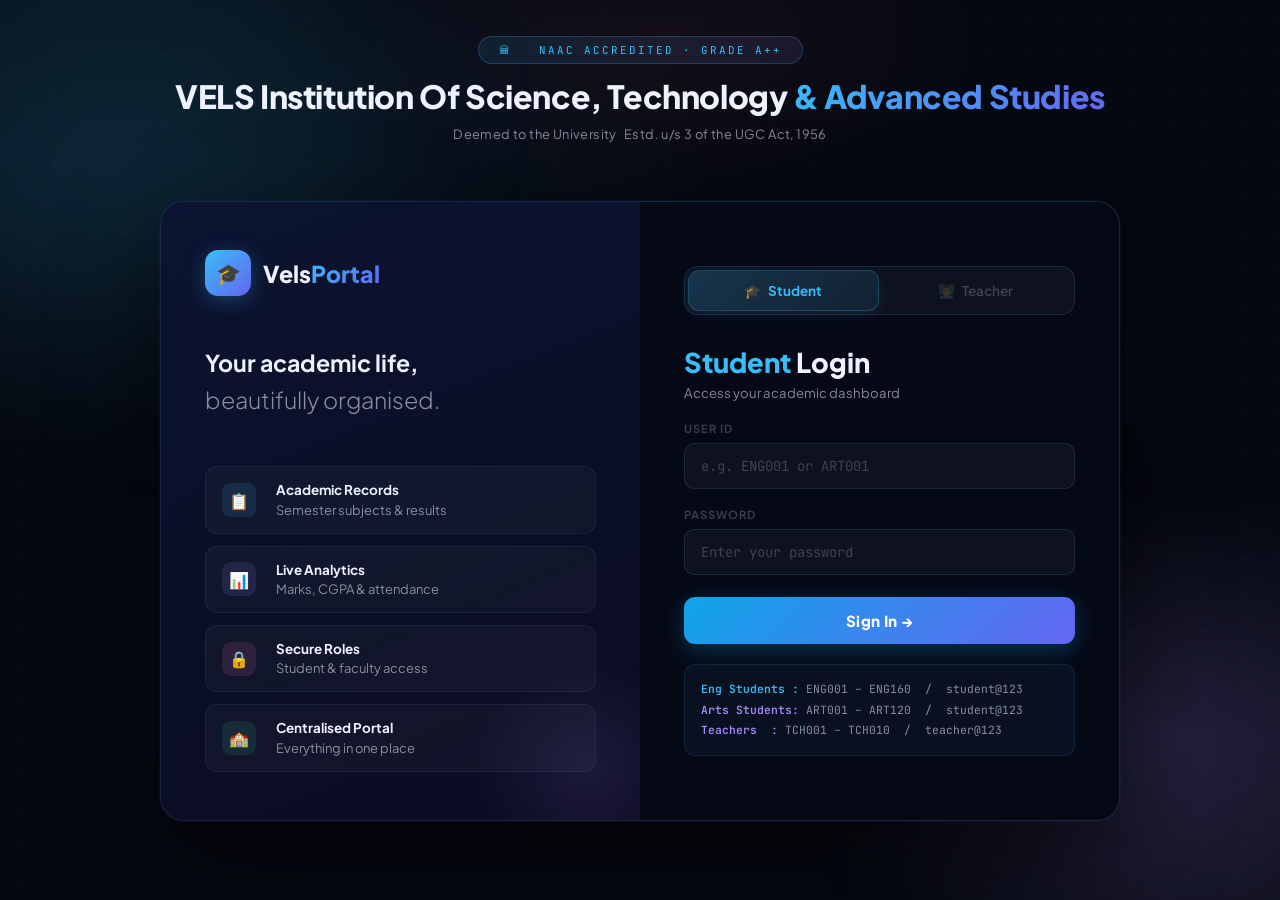
==== index.html @ e19b7ca0 "arranged the files , did very big changes , and cleared all errors <3" ====
<!DOCTYPE html>
<html lang="en">
<head>
<meta charset="UTF-8">
<meta name="viewport" content="width=device-width, initial-scale=1.0">
<title>VelsPortal — Login</title>
<link rel="preconnect" href="https://fonts.googleapis.com">
<link href="https://fonts.googleapis.com/css2?family=Plus+Jakarta+Sans:ital,wght@0,300;0,400;0,500;0,600;0,700;0,800;1,400&family=JetBrains+Mono:wght@400;600&display=swap" rel="stylesheet">
<link rel="stylesheet" href="style.css">
</head>
<body>

<!-- BG -->
<div class="bg-layer">
  <div class="bg-mesh"></div>
  <div class="bg-dots"></div>
  <div class="blob blob-1"></div>
  <div class="blob blob-2"></div>
  <div class="blob blob-3"></div>
</div>

<!-- ── INSTITUTION HEADER ────────────────────────── -->
<header class="inst-header">
  <div class="inst-pill">🏛 &nbsp; NAAC Accredited · Grade A++</div>
  <h1 class="inst-name">VELS Institution Of Science, Technology <span class="hi">&amp; Advanced Studies</span></h1>
  <p class="inst-sub">Deemed to the University &nbsp; Estd. u/s 3 of the UGC Act, 1956</p>
</header>

<!-- ── LOGIN CARD ────────────────────────────────── -->
<div class="page-body">
  <div class="login-card">

    <!-- LEFT -->
    <div class="panel-l">
      <div>
        <div class="brand">
          <div class="brand-icon">🎓</div>
          <div class="brand-name">Vels<em>Portal</em></div>
        </div>
      </div>

      <p class="tagline"><strong>Your academic life,</strong><br>beautifully organised.</p>

      <div class="features">
        <div class="feat">
          <div class="feat-icon fi-c">📋</div>
          <div class="feat-body"><strong>Academic Records</strong>Semester subjects &amp; results</div>
        </div>
        <div class="feat">
          <div class="feat-icon fi-v">📊</div>
          <div class="feat-body"><strong>Live Analytics</strong>Marks, CGPA &amp; attendance</div>
        </div>
        <div class="feat">
          <div class="feat-icon fi-p">🔒</div>
          <div class="feat-body"><strong>Secure Roles</strong>Student &amp; faculty access</div>
        </div>
        <div class="feat">
          <div class="feat-icon fi-e">🏫</div>
          <div class="feat-body"><strong>Centralised Portal</strong>Everything in one place</div>
        </div>
      </div>
    </div>

    <!-- RIGHT -->
    <div class="panel-r">

      <div class="role-tabs">
        <button class="rtab active-s" id="tabS" onclick="sw('student')">🎓 &nbsp; Student</button>
        <button class="rtab"          id="tabT" onclick="sw('teacher')">👨‍🏫 &nbsp; Teacher</button>
      </div>

      <div class="login-head">
        <h2 class="login-title" id="ltitle"><span class="tc">Student</span> Login</h2>
        <p  class="login-sub"   id="lsub">Access your academic dashboard</p>
      </div>

      <div class="form-group">
        <label class="form-label" for="fuid">User ID</label>
        <input class="form-input" id="fuid" type="text" placeholder="e.g. ENG001 or ART001" autocomplete="off">
      </div>

      <div class="form-group">
        <label class="form-label" for="fpwd">Password</label>
        <input class="form-input" id="fpwd" type="password" placeholder="Enter your password">
      </div>

      <button class="btn-submit s-btn" id="btnLogin" onclick="login()">Sign In →</button>

      <div class="err-msg" id="errMsg">⚠ &nbsp;Invalid credentials. Please try again.</div>

      <div class="hint-box">
        <p>
          <span class="hint-s">Eng Students :</span> ENG001 – ENG160 &nbsp;/&nbsp; student@123<br>
          <span class="hint-t">Arts Students:</span> ART001 – ART120 &nbsp;/&nbsp; student@123<br><span class="hint-t">Teachers &nbsp;:</span> TCH001 – TCH010 &nbsp;/&nbsp; teacher@123
        </p>
      </div>

    </div>
  </div>
</div>

<script src="script.js"></script>

</body>
</html>
---- style.css ----
/* ── TOKENS ─────────────────────────────────── */
  :root {
      --bg: #050810;
      --surface: #0c1124;
      --s2: #111827;
      --border: rgba(99, 179, 255, 0.14);
      --border-v: rgba(167, 139, 250, 0.18);
      --text: #eef2ff;
      --dim: rgba(238, 242, 255, 0.55);
      --faint: rgba(238, 242, 255, 0.22);
      --cyan: #38bdf8;
      --violet: #a78bfa;
      --pink: #f472b6;
      --emerald: #34d399;
      --red: #f87171;
      /* gradients */
      --gc: linear-gradient(135deg, #38bdf8, #6366f1);
      --gv: linear-gradient(135deg, #a78bfa, #ec4899);
      /* spacing scale */
      --sp-xs: 6px;
      --sp-sm: 12px;
      --sp-md: 20px;
      --sp-lg: 32px;
      --sp-xl: 48px;
  }

  *,
  *::before,
  *::after {
      margin: 0;
      padding: 0;
      box-sizing: border-box;
  }

  html {
      height: 100%;
      scroll-behavior: smooth;
  }

  body {
      min-height: 100%;
      font-family: 'Plus Jakarta Sans', sans-serif;
      background: var(--bg);
      color: var(--text);
      display: flex;
      flex-direction: column;
      overflow-x: hidden;
      overflow-y: auto;
      -webkit-font-smoothing: antialiased;
  }

  /* ── BACKGROUND ─────────────────────────────── */
  .bg-layer {
      position: fixed;
      inset: 0;
      z-index: 0;
      pointer-events: none;
      overflow: hidden;
  }

  .bg-mesh {
      position: absolute;
      inset: 0;
      background:
          radial-gradient(ellipse 80% 55% at 8% 18%, rgba(56, 189, 248, .1) 0%, transparent 60%),
          radial-gradient(ellipse 60% 50% at 92% 82%, rgba(167, 139, 250, .12) 0%, transparent 55%),
          radial-gradient(ellipse 50% 38% at 52% 4%, rgba(244, 114, 182, .06) 0%, transparent 50%),
          var(--bg);
  }

  .bg-dots {
      position: absolute;
      inset: 0;
      background-image: radial-gradient(rgba(99, 179, 255, .055) 1px, transparent 1px);
      background-size: 36px 36px;
  }

  .blob {
      position: absolute;
      border-radius: 50%;
      filter: blur(96px);
      pointer-events: none;
      animation: blob-float 15s ease-in-out infinite;
  }

  .blob-1 {
      width: 480px;
      height: 480px;
      background: rgba(56, 189, 248, .065);
      top: -140px;
      left: -110px;
  }

  .blob-2 {
      width: 360px;
      height: 360px;
      background: rgba(167, 139, 250, .085);
      bottom: -90px;
      right: -70px;
      animation-delay: -5s;
  }

  .blob-3 {
      width: 260px;
      height: 260px;
      background: rgba(244, 114, 182, .055);
      top: 42%;
      left: 58%;
      animation-delay: -10s;
  }

  @keyframes blob-float {

      0%,
      100% {
          transform: translate(0, 0);
      }

      33% {
          transform: translate(24px, -18px);
      }

      66% {
          transform: translate(-14px, 22px);
      }
  }

  /* ── INSTITUTION HEADER ─────────────────────── */
  .inst-header {
      position: relative;
      z-index: 10;
      text-align: center;
      padding: 36px var(--sp-lg) 0;
      animation: slide-down .65s cubic-bezier(.16, 1, .3, 1) both;
  }

  @keyframes slide-down {
      from {
          opacity: 0;
          transform: translateY(-16px);
      }

      to {
          opacity: 1;
          transform: translateY(0);
      }
  }

  .inst-pill {
      display: inline-flex;
      align-items: center;
      gap: var(--sp-xs);
      background: linear-gradient(135deg, rgba(56, 189, 248, .1), rgba(167, 139, 250, .1));
      border: 1px solid rgba(99, 179, 255, .22);
      border-radius: 100px;
      padding: 6px 20px;
      font-family: 'JetBrains Mono', monospace;
      font-size: .68rem;
      color: var(--cyan);
      letter-spacing: 2px;
      text-transform: uppercase;
      margin-bottom: 14px;
  }

  .inst-name {
      font-size: clamp(1.3rem, 3.2vw, 2rem);
      font-weight: 800;
      color: var(--text);
      letter-spacing: -.4px;
      line-height: 1.18;
      margin-bottom: 10px;
  }

  .inst-name .hi {
      background: var(--gc);
      -webkit-background-clip: text;
      -webkit-text-fill-color: transparent;
  }

  .inst-sub {
      font-size: .8rem;
      font-weight: 400;
      color: var(--dim);
      letter-spacing: .4px;
  }

  /* ── PAGE BODY (centres the card) ──────────── */
  .page-body {
      position: relative;
      z-index: 10;
      flex: 1;
      display: flex;
      align-items: center;
      justify-content: center;
      padding: var(--sp-lg) var(--sp-md) 52px;
  }

  /* ── LOGIN CARD ─────────────────────────────── */
  .login-card {
      display: grid;
      grid-template-columns: 1fr 1fr;
      width: 100%;
      max-width: 960px;
      background: var(--surface);
      border: 1px solid var(--border);
      border-radius: 24px;
      overflow: hidden;
      box-shadow:
          0 0 0 1px rgba(56, 189, 248, .04),
          0 40px 100px rgba(0, 0, 0, .55),
          0 2px 0 rgba(99, 179, 255, .06) inset;
      animation: card-rise .75s cubic-bezier(.16, 1, .3, 1) .08s both;
  }

  @keyframes card-rise {
      from {
          opacity: 0;
          transform: translateY(28px) scale(.97);
      }

      to {
          opacity: 1;
          transform: translateY(0) scale(1);
      }
  }

  /* ── LEFT PANEL ─────────────────────────────── */
  .panel-l {
      background: linear-gradient(158deg, #0b1432 0%, #0a0f25 58%, #0d0c24 100%);
      padding: var(--sp-xl) 44px;
      display: flex;
      flex-direction: column;
      justify-content: space-between;
      gap: var(--sp-xl);
      position: relative;
      overflow: hidden;
  }

  .panel-l::after {
      content: '';
      position: absolute;
      bottom: -56px;
      right: -56px;
      width: 220px;
      height: 220px;
      background: radial-gradient(circle, rgba(167, 139, 250, .1) 0%, transparent 70%);
      border-radius: 50%;
      pointer-events: none;
  }

  .brand {
      display: flex;
      align-items: center;
      gap: var(--sp-sm);
  }

  .brand-icon {
      width: 46px;
      height: 46px;
      background: var(--gc);
      border-radius: 13px;
      display: flex;
      align-items: center;
      justify-content: center;
      font-size: 20px;
      box-shadow: 0 4px 20px rgba(56, 189, 248, .28);
      flex-shrink: 0;
  }

  .brand-name {
      font-size: 1.45rem;
      font-weight: 800;
      color: var(--text);
  }

  .brand-name em {
      font-style: normal;
      background: var(--gc);
      -webkit-background-clip: text;
      -webkit-text-fill-color: transparent;
  }

  .tagline {
      font-size: 1.45rem;
      font-weight: 300;
      color: var(--dim);
      line-height: 1.6;
  }

  .tagline strong {
      color: var(--text);
      font-weight: 700;
  }

  .features {
      display: flex;
      flex-direction: column;
      gap: var(--sp-sm);
  }

  .feat {
      display: flex;
      align-items: center;
      gap: var(--sp-md);
      padding: 13px 16px;
      background: rgba(255, 255, 255, .03);
      border: 1px solid rgba(99, 179, 255, .09);
      border-radius: 12px;
      transition: background .22s, border-color .22s, transform .22s;
      cursor: default;
  }

  .feat:hover {
      background: rgba(56, 189, 248, .06);
      border-color: rgba(56, 189, 248, .2);
      transform: translateX(4px);
  }

  .feat-icon {
      width: 34px;
      height: 34px;
      border-radius: 9px;
      display: flex;
      align-items: center;
      justify-content: center;
      font-size: 1rem;
      flex-shrink: 0;
  }

  .fi-c {
      background: rgba(56, 189, 248, .12);
  }

  .fi-v {
      background: rgba(167, 139, 250, .12);
  }

  .fi-p {
      background: rgba(244, 114, 182, .12);
  }

  .fi-e {
      background: rgba(52, 211, 153, .12);
  }

  .feat-body {
      font-size: .81rem;
      color: var(--dim);
      line-height: 1.45;
  }

  .feat-body strong {
      color: var(--text);
      display: block;
      font-size: .84rem;
      font-weight: 700;
      margin-bottom: 1px;
  }

  /* ── RIGHT PANEL ────────────────────────────── */
  .panel-r {
      padding: var(--sp-xl) 44px;
      display: flex;
      flex-direction: column;
      justify-content: center;
      gap: 0;
      background: rgba(6, 9, 22, .97);
  }

  /* Role tabs */
  .role-tabs {
      display: flex;
      background: rgba(255, 255, 255, .04);
      border: 1px solid var(--border);
      border-radius: 14px;
      padding: 4px;
      gap: 4px;
      margin-bottom: var(--sp-lg);
  }

  .rtab {
      flex: 1;
      padding: 11px 12px;
      border: none;
      background: none;
      color: var(--faint);
      font-family: 'Plus Jakarta Sans', sans-serif;
      font-size: .84rem;
      font-weight: 600;
      border-radius: 10px;
      cursor: pointer;
      transition: all .22s;
      letter-spacing: .1px;
  }

  .rtab.active-s {
      background: linear-gradient(135deg, rgba(56, 189, 248, .2), rgba(56, 189, 248, .09));
      color: var(--cyan);
      font-weight: 700;
      box-shadow: 0 0 0 1px rgba(56, 189, 248, .28), 0 4px 14px rgba(56, 189, 248, .12);
  }

  .rtab.active-t {
      background: linear-gradient(135deg, rgba(167, 139, 250, .2), rgba(167, 139, 250, .09));
      color: var(--violet);
      font-weight: 700;
      box-shadow: 0 0 0 1px rgba(167, 139, 250, .28), 0 4px 14px rgba(167, 139, 250, .12);
  }

  /* Login title */
  .login-head {
      margin-bottom: var(--sp-md);
  }

  .login-title {
      font-size: 1.7rem;
      font-weight: 800;
      color: var(--text);
      line-height: 1.15;
      margin-bottom: 6px;
  }

  .login-title .tc {
      color: var(--cyan);
  }

  .login-title .tv {
      color: var(--violet);
  }

  .login-sub {
      font-size: .82rem;
      font-weight: 400;
      color: var(--dim);
  }

  /* Form */
  .form-group {
      margin-bottom: 18px;
  }

  .form-label {
      display: block;
      font-size: .7rem;
      font-weight: 700;
      text-transform: uppercase;
      letter-spacing: 1px;
      color: var(--faint);
      margin-bottom: 8px;
  }

  .form-input {
      width: 100%;
      padding: 13px 16px;
      background: rgba(255, 255, 255, .04);
      border: 1px solid rgba(99, 179, 255, .14);
      border-radius: 10px;
      color: var(--text);
      font-family: 'JetBrains Mono', monospace;
      font-size: .87rem;
      outline: none;
      transition: border-color .2s, background .2s, box-shadow .2s;
  }

  .form-input::placeholder {
      color: var(--faint);
  }

  .form-input:focus {
      border-color: var(--cyan);
      background: rgba(56, 189, 248, .05);
      box-shadow: 0 0 0 3px rgba(56, 189, 248, .1);
  }

  .form-input.t-mode:focus {
      border-color: var(--violet);
      background: rgba(167, 139, 250, .05);
      box-shadow: 0 0 0 3px rgba(167, 139, 250, .1);
  }

  /* Submit button */
  .btn-submit {
      width: 100%;
      padding: 14px;
      border: none;
      border-radius: 11px;
      font-family: 'Plus Jakarta Sans', sans-serif;
      font-size: .95rem;
      font-weight: 800;
      cursor: pointer;
      letter-spacing: .3px;
      transition: transform .25s, box-shadow .25s;
      position: relative;
      overflow: hidden;
      color: #fff;
      margin-top: 4px;
  }

  .btn-submit.s-btn {
      background: linear-gradient(135deg, #0ea5e9, #6366f1);
      box-shadow: 0 6px 22px rgba(14, 165, 233, .28);
  }

  .btn-submit.s-btn:hover {
      transform: translateY(-2px);
      box-shadow: 0 10px 30px rgba(14, 165, 233, .4);
  }

  .btn-submit.t-btn {
      background: linear-gradient(135deg, #8b5cf6, #ec4899);
      box-shadow: 0 6px 22px rgba(139, 92, 246, .28);
  }

  .btn-submit.t-btn:hover {
      transform: translateY(-2px);
      box-shadow: 0 10px 30px rgba(139, 92, 246, .4);
  }

  .btn-submit:active {
      transform: translateY(0) !important;
  }

  .btn-submit::after {
      content: '';
      position: absolute;
      top: 0;
      left: -100%;
      width: 100%;
      height: 100%;
      background: linear-gradient(90deg, transparent, rgba(255, 255, 255, .14), transparent);
      transition: left .48s;
  }

  .btn-submit:hover::after {
      left: 100%;
  }

  /* Error */
  .err-msg {
      display: none;
      margin-top: var(--sp-sm);
      padding: 10px 16px;
      background: rgba(248, 113, 113, .08);
      border: 1px solid rgba(248, 113, 113, .22);
      border-radius: 9px;
      color: #fca5a5;
      font-size: .79rem;
      text-align: center;
  }

  /* Hint box */
  .hint-box {
      margin-top: var(--sp-md);
      padding: 14px 16px;
      background: rgba(99, 179, 255, .05);
      border: 1px solid rgba(99, 179, 255, .11);
      border-radius: 11px;
  }

  .hint-box p {
      font-family: 'JetBrains Mono', monospace;
      font-size: .71rem;
      color: var(--dim);
      line-height: 1.8;
  }

  .hint-s {
      color: var(--cyan);
      font-weight: 600;
  }

  .hint-t {
      color: var(--violet);
      font-weight: 600;
  }

  /* ── RESPONSIVE ─────────────────────────────── */
  @media (max-width: 780px) {
      .login-card {
          grid-template-columns: 1fr;
      }

      .panel-l {
          display: none;
      }

      .panel-r {
          padding: 40px 28px;
      }

      .inst-header {
          padding: 24px 20px 0;
      }
  }

  @keyframes shake {

      0%,
      100% {
          transform: translateX(0);
      }

      20% {
          transform: translateX(-7px);
      }

      40% {
          transform: translateX(7px);
      }

      60% {
          transform: translateX(-4px);
      }

      80% {
          transform: translateX(4px);
      }
  }
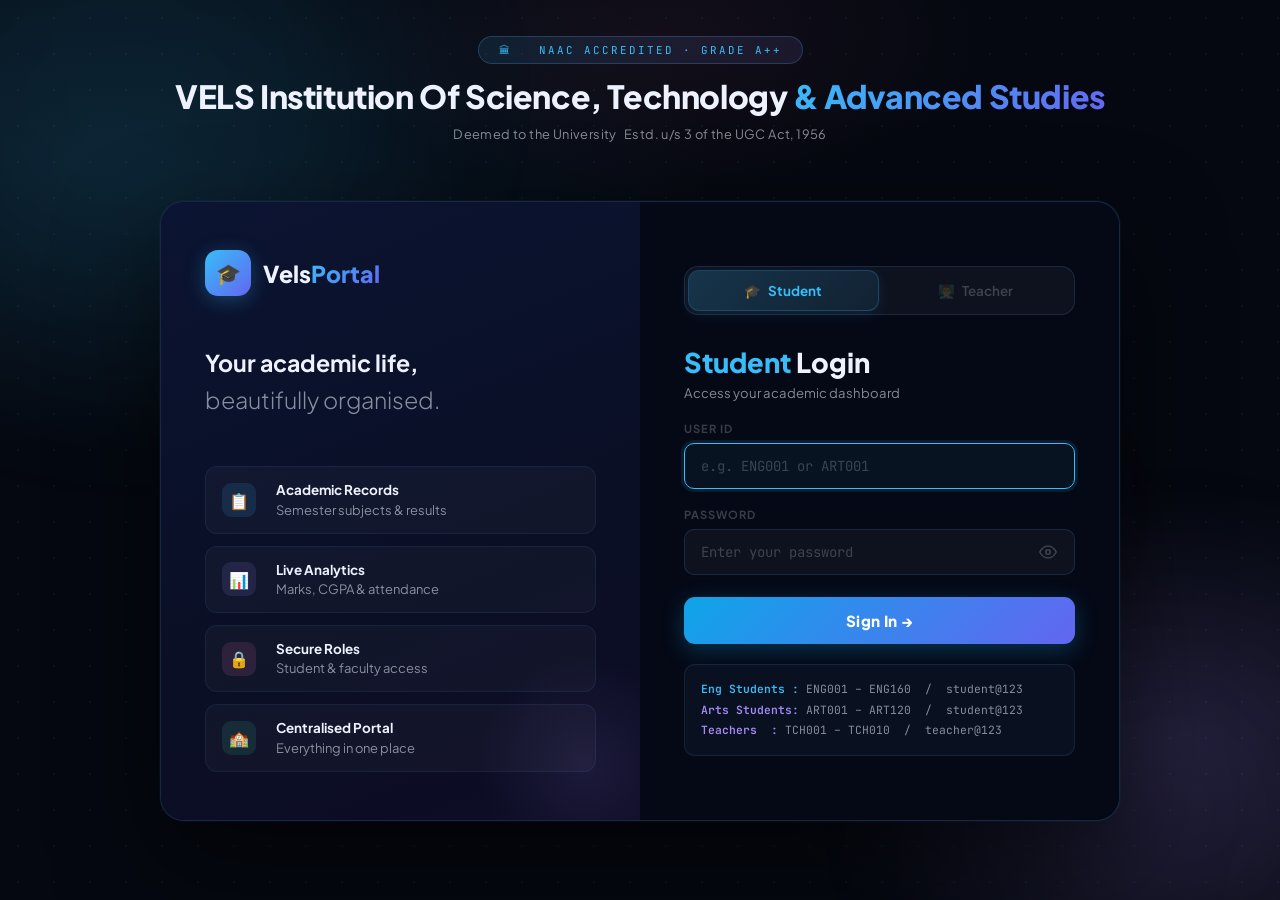
==== commit 4f6a6dd0: "updated index.html , script.js , style.css , and fixed the login timing management complexity" ====
--- a/index.html
+++ b/index.html
@@ -81,7 +81,20 @@
 
       <div class="form-group">
         <label class="form-label" for="fpwd">Password</label>
-        <input class="form-input" id="fpwd" type="password" placeholder="Enter your password">
+        <div class="pwd-wrap">
+          <input class="form-input" id="fpwd" type="password" placeholder="Enter your password">
+          <button class="eye-btn" id="eyeBtn" type="button" onclick="togglePwd()" tabindex="-1" aria-label="Toggle password visibility">
+            <svg id="eyeOpen" xmlns="http://www.w3.org/2000/svg" width="18" height="18" viewBox="0 0 24 24" fill="none" stroke="currentColor" stroke-width="2" stroke-linecap="round" stroke-linejoin="round">
+              <path d="M1 12s4-8 11-8 11 8 11 8-4 8-11 8-11-8-11-8z"/>
+              <circle cx="12" cy="12" r="3"/>
+            </svg>
+            <svg id="eyeClosed" xmlns="http://www.w3.org/2000/svg" width="18" height="18" viewBox="0 0 24 24" fill="none" stroke="currentColor" stroke-width="2" stroke-linecap="round" stroke-linejoin="round" style="display:none">
+              <path d="M17.94 17.94A10.07 10.07 0 0 1 12 20c-7 0-11-8-11-8a18.45 18.45 0 0 1 5.06-5.94"/>
+              <path d="M9.9 4.24A9.12 9.12 0 0 1 12 4c7 0 11 8 11 8a18.5 18.5 0 0 1-2.16 3.19"/>
+              <line x1="1" y1="1" x2="23" y2="23"/>
+            </svg>
+          </button>
+        </div>
       </div>
 
       <button class="btn-submit s-btn" id="btnLogin" onclick="login()">Sign In →</button>
--- a/style.css
+++ b/style.css
@@ -1,4 +1,4 @@
-  /* ── TOKENS ─────────────────────────────────── */
+/* ── TOKENS ─────────────────────────────────── */
   :root {
       --bg: #050810;
       --surface: #0c1124;
@@ -615,4 +615,59 @@
       80% {
           transform: translateX(4px);
       }
-  }+  }
+/* ── PASSWORD VISIBILITY TOGGLE ─────────────────── */
+.pwd-wrap {
+    position: relative;
+    display: flex;
+    align-items: center;
+}
+
+.pwd-wrap .form-input {
+    padding-right: 48px;  /* room for the eye icon */
+}
+
+.eye-btn {
+    position: absolute;
+    right: 14px;
+    background: none;
+    border: none;
+    cursor: pointer;
+    color: var(--faint);
+    padding: 4px;
+    display: flex;
+    align-items: center;
+    justify-content: center;
+    border-radius: 6px;
+    transition: color .2s, background .2s;
+    line-height: 0;
+}
+
+.eye-btn:hover {
+    color: var(--cyan);
+    background: rgba(56, 189, 248, .08);
+}
+
+.eye-btn:active {
+    transform: scale(.9);
+}
+
+.eye-btn.t-mode:hover {
+    color: var(--violet);
+    background: rgba(167, 139, 250, .08);
+}
+/* ── FIELD ERROR STATE ───────────────────────────── */
+.form-input.input-error {
+    border-color: var(--red) !important;
+    background: rgba(248, 113, 113, .06) !important;
+    box-shadow: 0 0 0 3px rgba(248, 113, 113, .12) !important;
+    animation: field-pulse .35s ease;
+}
+
+@keyframes field-pulse {
+    0%   { transform: translateX(0); }
+    25%  { transform: translateX(-4px); }
+    50%  { transform: translateX(4px); }
+    75%  { transform: translateX(-2px); }
+    100% { transform: translateX(0); }
+}
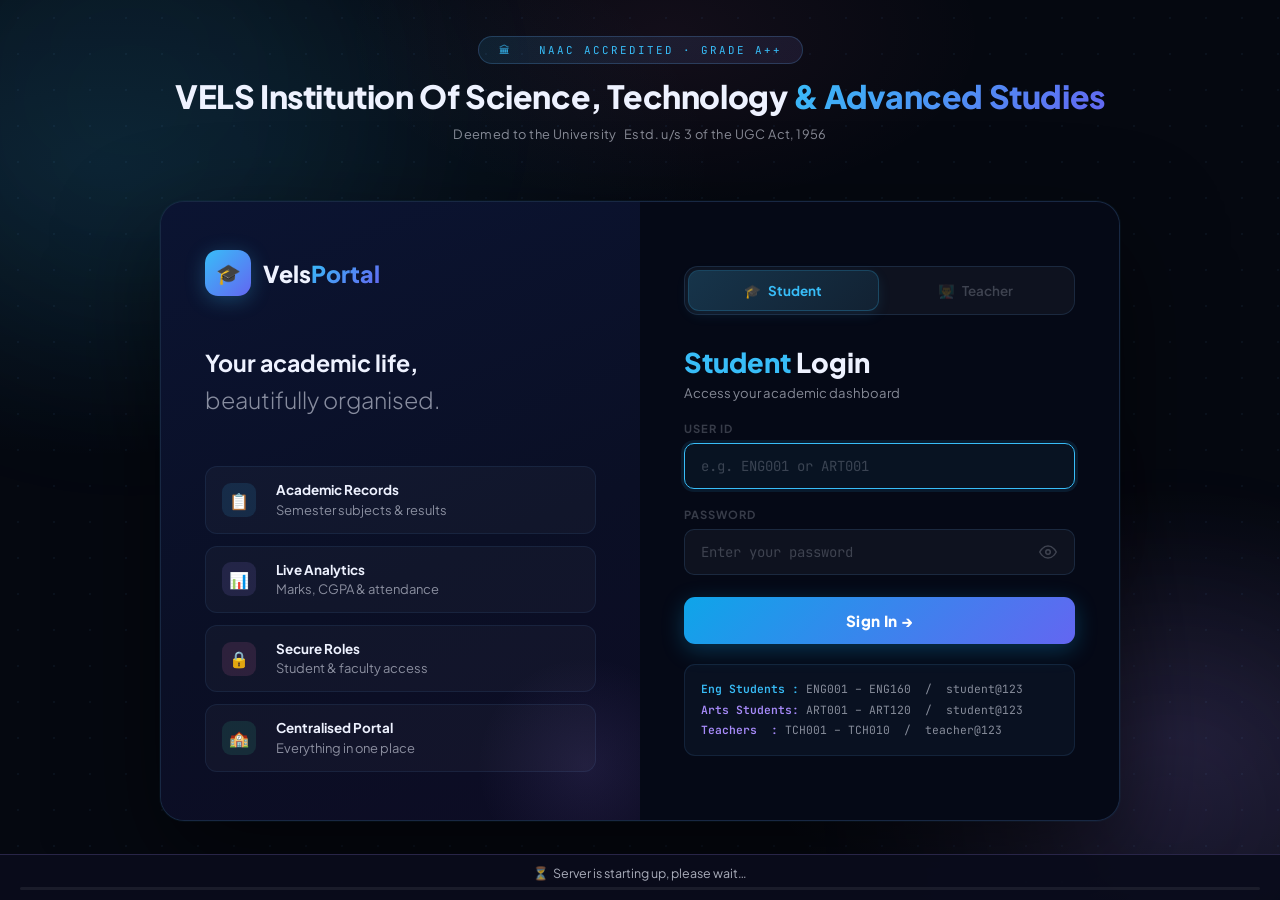
==== commit e1b33f01: "update the login" ====
--- a/index.html
+++ b/index.html
@@ -112,6 +112,14 @@
   </div>
 </div>
 
+<!-- Server wake-up status bar -->
+<div id="serverBar" style="display:none;position:fixed;bottom:0;left:0;right:0;z-index:999;background:rgba(10,12,28,.95);border-top:1px solid rgba(167,139,250,.2);padding:10px 20px;text-align:center;font-family:'Plus Jakarta Sans',sans-serif;font-size:.78rem;color:rgba(238,242,255,.7);">
+  <span id="serverBarText">⏳ &nbsp;Server is starting up, please wait…</span>
+  <div style="margin-top:6px;height:3px;background:rgba(255,255,255,.07);border-radius:4px;overflow:hidden;">
+    <div id="serverBarFill" style="height:100%;width:0%;background:linear-gradient(90deg,#8b5cf6,#ec4899);border-radius:4px;transition:width .4s ease;"></div>
+  </div>
+</div>
+
 <script src="script.js"></script>
 
 </body>
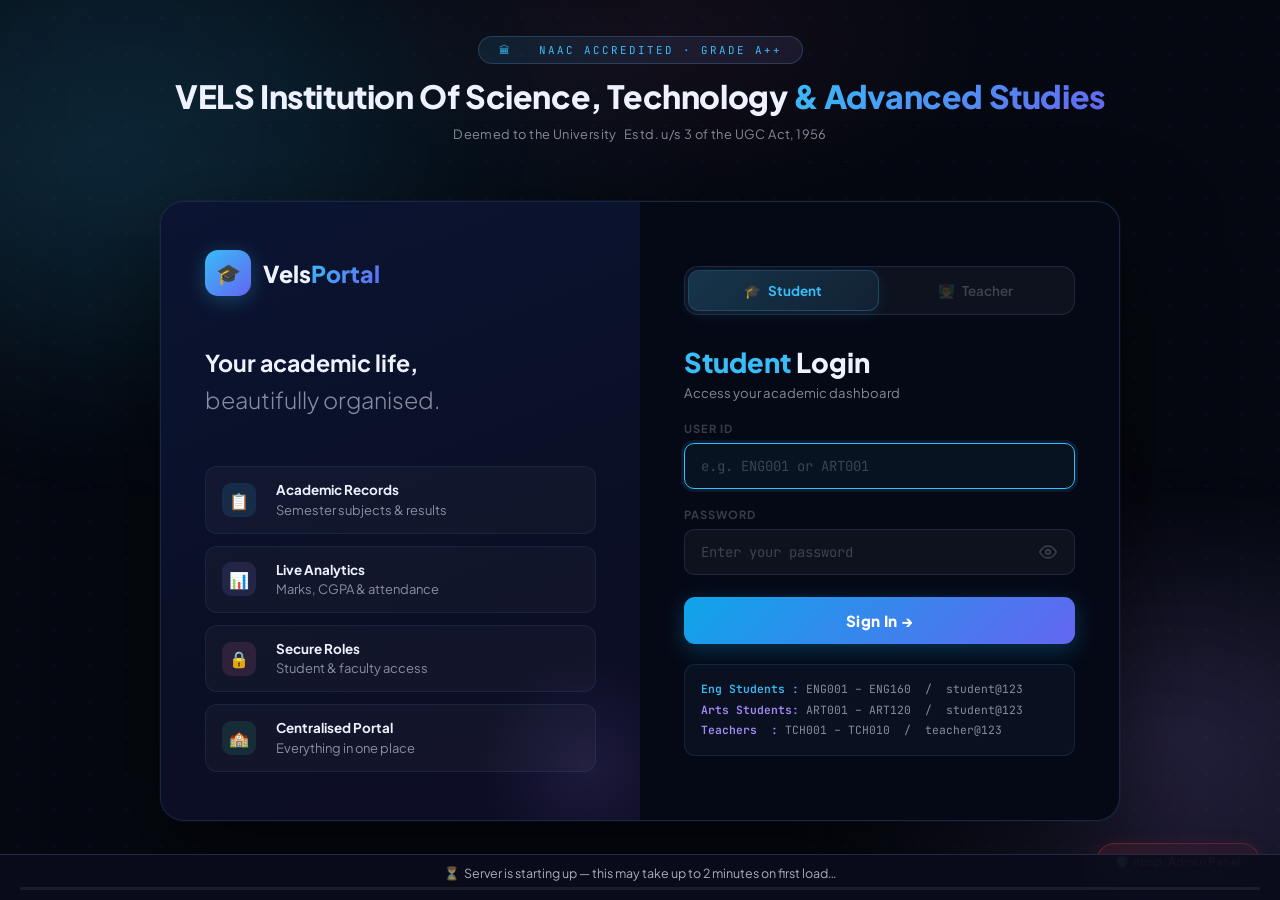
==== commit 82a44fd0: "added some major changes" ====
--- a/index.html
+++ b/index.html
@@ -1,126 +1,149 @@
 <!DOCTYPE html>
 <html lang="en">
+
 <head>
-<meta charset="UTF-8">
-<meta name="viewport" content="width=device-width, initial-scale=1.0">
-<title>VelsPortal — Login</title>
-<link rel="preconnect" href="https://fonts.googleapis.com">
-<link href="https://fonts.googleapis.com/css2?family=Plus+Jakarta+Sans:ital,wght@0,300;0,400;0,500;0,600;0,700;0,800;1,400&family=JetBrains+Mono:wght@400;600&display=swap" rel="stylesheet">
-<link rel="stylesheet" href="style.css">
+  <meta charset="UTF-8">
+  <meta name="viewport" content="width=device-width, initial-scale=1.0">
+  <title>VelsPortal — Login</title>
+  <link rel="preconnect" href="https://fonts.googleapis.com">
+  <link
+    href="https://fonts.googleapis.com/css2?family=Plus+Jakarta+Sans:ital,wght@0,300;0,400;0,500;0,600;0,700;0,800;1,400&family=JetBrains+Mono:wght@400;600&display=swap"
+    rel="stylesheet">
+  <link rel="stylesheet" href="style.css">
 </head>
+
 <body>
 
-<!-- BG -->
-<div class="bg-layer">
-  <div class="bg-mesh"></div>
-  <div class="bg-dots"></div>
-  <div class="blob blob-1"></div>
-  <div class="blob blob-2"></div>
-  <div class="blob blob-3"></div>
-</div>
+  <!-- BG -->
+  <div class="bg-layer">
+    <div class="bg-mesh"></div>
+    <div class="bg-dots"></div>
+    <div class="blob blob-1"></div>
+    <div class="blob blob-2"></div>
+    <div class="blob blob-3"></div>
+  </div>
 
-<!-- ── INSTITUTION HEADER ────────────────────────── -->
-<header class="inst-header">
-  <div class="inst-pill">🏛 &nbsp; NAAC Accredited · Grade A++</div>
-  <h1 class="inst-name">VELS Institution Of Science, Technology <span class="hi">&amp; Advanced Studies</span></h1>
-  <p class="inst-sub">Deemed to the University &nbsp; Estd. u/s 3 of the UGC Act, 1956</p>
-</header>
+  <!-- ── INSTITUTION HEADER ────────────────────────── -->
+  <header class="inst-header">
+    <div class="inst-pill">🏛 &nbsp; NAAC Accredited · Grade A++</div>
+    <h1 class="inst-name">VELS Institution Of Science, Technology <span class="hi">&amp; Advanced Studies</span></h1>
+    <p class="inst-sub">Deemed to the University &nbsp; Estd. u/s 3 of the UGC Act, 1956</p>
+  </header>
 
-<!-- ── LOGIN CARD ────────────────────────────────── -->
-<div class="page-body">
-  <div class="login-card">
+  <!-- ── LOGIN CARD ────────────────────────────────── -->
+  <div class="page-body">
+    <div class="login-card">
 
-    <!-- LEFT -->
-    <div class="panel-l">
-      <div>
-        <div class="brand">
-          <div class="brand-icon">🎓</div>
-          <div class="brand-name">Vels<em>Portal</em></div>
+      <!-- LEFT -->
+      <div class="panel-l">
+        <div>
+          <div class="brand">
+            <div class="brand-icon">🎓</div>
+            <div class="brand-name">Vels<em>Portal</em></div>
+          </div>
+        </div>
+
+        <p class="tagline"><strong>Your academic life,</strong><br>beautifully organised.</p>
+
+        <div class="features">
+          <div class="feat">
+            <div class="feat-icon fi-c">📋</div>
+            <div class="feat-body"><strong>Academic Records</strong>Semester subjects &amp; results</div>
+          </div>
+          <div class="feat">
+            <div class="feat-icon fi-v">📊</div>
+            <div class="feat-body"><strong>Live Analytics</strong>Marks, CGPA &amp; attendance</div>
+          </div>
+          <div class="feat">
+            <div class="feat-icon fi-p">🔒</div>
+            <div class="feat-body"><strong>Secure Roles</strong>Student &amp; faculty access</div>
+          </div>
+          <div class="feat">
+            <div class="feat-icon fi-e">🏫</div>
+            <div class="feat-body"><strong>Centralised Portal</strong>Everything in one place</div>
+          </div>
         </div>
       </div>
 
-      <p class="tagline"><strong>Your academic life,</strong><br>beautifully organised.</p>
+      <!-- RIGHT -->
+      <div class="panel-r">
 
-      <div class="features">
-        <div class="feat">
-          <div class="feat-icon fi-c">📋</div>
-          <div class="feat-body"><strong>Academic Records</strong>Semester subjects &amp; results</div>
+        <div class="role-tabs">
+          <button class="rtab active-s" id="tabS" onclick="sw('student')">🎓 &nbsp; Student</button>
+          <button class="rtab" id="tabT" onclick="sw('teacher')">👨‍🏫 &nbsp; Teacher</button>
         </div>
-        <div class="feat">
-          <div class="feat-icon fi-v">📊</div>
-          <div class="feat-body"><strong>Live Analytics</strong>Marks, CGPA &amp; attendance</div>
+
+        <div class="login-head">
+          <h2 class="login-title" id="ltitle"><span class="tc">Student</span> Login</h2>
+          <p class="login-sub" id="lsub">Access your academic dashboard</p>
         </div>
-        <div class="feat">
-          <div class="feat-icon fi-p">🔒</div>
-          <div class="feat-body"><strong>Secure Roles</strong>Student &amp; faculty access</div>
+
+        <div class="form-group">
+          <label class="form-label" for="fuid">User ID</label>
+          <input class="form-input" id="fuid" type="text" placeholder="e.g. ENG001 or ART001" autocomplete="off">
         </div>
-        <div class="feat">
-          <div class="feat-icon fi-e">🏫</div>
-          <div class="feat-body"><strong>Centralised Portal</strong>Everything in one place</div>
+
+        <div class="form-group">
+          <label class="form-label" for="fpwd">Password</label>
+          <div class="pwd-wrap">
+            <input class="form-input" id="fpwd" type="password" placeholder="Enter your password">
+            <button class="eye-btn" id="eyeBtn" type="button" onclick="togglePwd()" tabindex="-1"
+              aria-label="Toggle password visibility">
+              <svg id="eyeOpen" xmlns="http://www.w3.org/2000/svg" width="18" height="18" viewBox="0 0 24 24"
+                fill="none" stroke="currentColor" stroke-width="2" stroke-linecap="round" stroke-linejoin="round">
+                <path d="M1 12s4-8 11-8 11 8 11 8-4 8-11 8-11-8-11-8z" />
+                <circle cx="12" cy="12" r="3" />
+              </svg>
+              <svg id="eyeClosed" xmlns="http://www.w3.org/2000/svg" width="18" height="18" viewBox="0 0 24 24"
+                fill="none" stroke="currentColor" stroke-width="2" stroke-linecap="round" stroke-linejoin="round"
+                style="display:none">
+                <path d="M17.94 17.94A10.07 10.07 0 0 1 12 20c-7 0-11-8-11-8a18.45 18.45 0 0 1 5.06-5.94" />
+                <path d="M9.9 4.24A9.12 9.12 0 0 1 12 4c7 0 11 8 11 8a18.5 18.5 0 0 1-2.16 3.19" />
+                <line x1="1" y1="1" x2="23" y2="23" />
+              </svg>
+            </button>
+          </div>
         </div>
+
+        <button class="btn-submit s-btn" id="btnLogin" onclick="login()">Sign In →</button>
+
+        <div class="err-msg" id="errMsg">⚠ &nbsp;Invalid credentials. Please try again.</div>
+
+        <div class="hint-box">
+          <p>
+            <span class="hint-s">Eng Students :</span> ENG001 – ENG160 &nbsp;/&nbsp; student@123<br>
+            <span class="hint-t">Arts Students:</span> ART001 – ART120 &nbsp;/&nbsp; student@123<br><span
+              class="hint-t">Teachers &nbsp;:</span> TCH001 – TCH010 &nbsp;/&nbsp; teacher@123
+          </p>
+        </div>
+
       </div>
     </div>
+  </div>
 
-    <!-- RIGHT -->
-    <div class="panel-r">
-
-      <div class="role-tabs">
-        <button class="rtab active-s" id="tabS" onclick="sw('student')">🎓 &nbsp; Student</button>
-        <button class="rtab"          id="tabT" onclick="sw('teacher')">👨‍🏫 &nbsp; Teacher</button>
+  <!-- Server wake-up status bar -->
+  <div id="serverBar"
+    style="display:none;position:fixed;bottom:0;left:0;right:0;z-index:999;background:rgba(10,12,28,.95);border-top:1px solid rgba(167,139,250,.2);padding:10px 20px;text-align:center;font-family:'Plus Jakarta Sans',sans-serif;font-size:.78rem;color:rgba(238,242,255,.7);">
+    <span id="serverBarText">⏳ &nbsp;Server is starting up, please wait…</span>
+    <div style="margin-top:6px;height:3px;background:rgba(255,255,255,.07);border-radius:4px;overflow:hidden;">
+      <div id="serverBarFill"
+        style="height:100%;width:0%;background:linear-gradient(90deg,#8b5cf6,#ec4899);border-radius:4px;transition:width .4s ease;">
       </div>
-
-      <div class="login-head">
-        <h2 class="login-title" id="ltitle"><span class="tc">Student</span> Login</h2>
-        <p  class="login-sub"   id="lsub">Access your academic dashboard</p>
-      </div>
-
-      <div class="form-group">
-        <label class="form-label" for="fuid">User ID</label>
-        <input class="form-input" id="fuid" type="text" placeholder="e.g. ENG001 or ART001" autocomplete="off">
-      </div>
-
-      <div class="form-group">
-        <label class="form-label" for="fpwd">Password</label>
-        <div class="pwd-wrap">
-          <input class="form-input" id="fpwd" type="password" placeholder="Enter your password">
-          <button class="eye-btn" id="eyeBtn" type="button" onclick="togglePwd()" tabindex="-1" aria-label="Toggle password visibility">
-            <svg id="eyeOpen" xmlns="http://www.w3.org/2000/svg" width="18" height="18" viewBox="0 0 24 24" fill="none" stroke="currentColor" stroke-width="2" stroke-linecap="round" stroke-linejoin="round">
-              <path d="M1 12s4-8 11-8 11 8 11 8-4 8-11 8-11-8-11-8z"/>
-              <circle cx="12" cy="12" r="3"/>
-            </svg>
-            <svg id="eyeClosed" xmlns="http://www.w3.org/2000/svg" width="18" height="18" viewBox="0 0 24 24" fill="none" stroke="currentColor" stroke-width="2" stroke-linecap="round" stroke-linejoin="round" style="display:none">
-              <path d="M17.94 17.94A10.07 10.07 0 0 1 12 20c-7 0-11-8-11-8a18.45 18.45 0 0 1 5.06-5.94"/>
-              <path d="M9.9 4.24A9.12 9.12 0 0 1 12 4c7 0 11 8 11 8a18.5 18.5 0 0 1-2.16 3.19"/>
-              <line x1="1" y1="1" x2="23" y2="23"/>
-            </svg>
-          </button>
-        </div>
-      </div>
-
-      <button class="btn-submit s-btn" id="btnLogin" onclick="login()">Sign In →</button>
-
-      <div class="err-msg" id="errMsg">⚠ &nbsp;Invalid credentials. Please try again.</div>
-
-      <div class="hint-box">
-        <p>
-          <span class="hint-s">Eng Students :</span> ENG001 – ENG160 &nbsp;/&nbsp; student@123<br>
-          <span class="hint-t">Arts Students:</span> ART001 – ART120 &nbsp;/&nbsp; student@123<br><span class="hint-t">Teachers &nbsp;:</span> TCH001 – TCH010 &nbsp;/&nbsp; teacher@123
-        </p>
-      </div>
-
     </div>
   </div>
-</div>
 
-<!-- Server wake-up status bar -->
-<div id="serverBar" style="display:none;position:fixed;bottom:0;left:0;right:0;z-index:999;background:rgba(10,12,28,.95);border-top:1px solid rgba(167,139,250,.2);padding:10px 20px;text-align:center;font-family:'Plus Jakarta Sans',sans-serif;font-size:.78rem;color:rgba(238,242,255,.7);">
-  <span id="serverBarText">⏳ &nbsp;Server is starting up, please wait…</span>
-  <div style="margin-top:6px;height:3px;background:rgba(255,255,255,.07);border-radius:4px;overflow:hidden;">
-    <div id="serverBarFill" style="height:100%;width:0%;background:linear-gradient(90deg,#8b5cf6,#ec4899);border-radius:4px;transition:width .4s ease;"></div>
+  <script src="script.js"></script>
+
+  <!-- ── ADMIN PANEL BUTTON ── -->
+  <div style="position:fixed;bottom:20px;right:20px;z-index:998;">
+    <a href="management_login.html"
+      style="display:inline-flex;align-items:center;gap:8px;background:linear-gradient(135deg,rgba(239,68,68,.12),rgba(185,28,28,.07));border:1px solid rgba(239,68,68,.28);border-radius:50px;padding:10px 18px;font-family:'Plus Jakarta Sans',sans-serif;font-size:.74rem;font-weight:700;color:#fb7185;text-decoration:none;box-shadow:0 4px 20px rgba(239,68,68,.15);backdrop-filter:blur(10px);transition:all .25s;letter-spacing:.2px;"
+      onmouseover="this.style.background='linear-gradient(135deg,rgba(239,68,68,.22),rgba(185,28,28,.14))';this.style.transform='translateY(-2px)';this.style.boxShadow='0 8px 28px rgba(239,68,68,.32)'"
+      onmouseout="this.style.background='linear-gradient(135deg,rgba(239,68,68,.12),rgba(185,28,28,.07))';this.style.transform='translateY(0)';this.style.boxShadow='0 4px 20px rgba(239,68,68,.15)'">🛡️
+      <script src="script.js"></script>nbsp;Admin Panel
+    </a>
   </div>
-</div>
-
-<script src="script.js"></script>
 
 </body>
+
 </html>
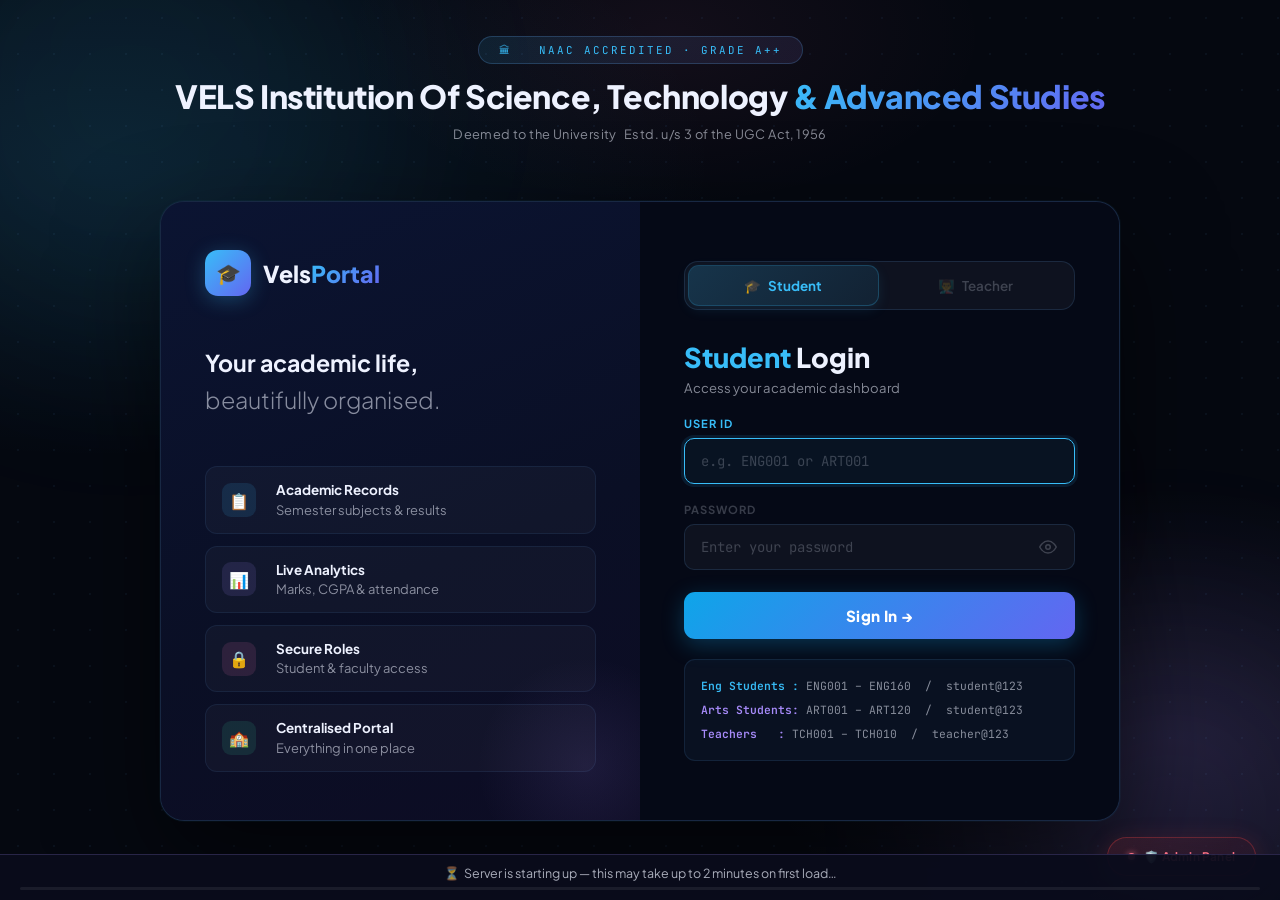
==== commit dd19838e: "updated style" ====
--- a/index.html
+++ b/index.html
@@ -1,149 +1,399 @@
 <!DOCTYPE html>
 <html lang="en">
-
 <head>
-  <meta charset="UTF-8">
-  <meta name="viewport" content="width=device-width, initial-scale=1.0">
-  <title>VelsPortal — Login</title>
-  <link rel="preconnect" href="https://fonts.googleapis.com">
-  <link
-    href="https://fonts.googleapis.com/css2?family=Plus+Jakarta+Sans:ital,wght@0,300;0,400;0,500;0,600;0,700;0,800;1,400&family=JetBrains+Mono:wght@400;600&display=swap"
-    rel="stylesheet">
-  <link rel="stylesheet" href="style.css">
+<meta charset="UTF-8">
+<meta name="viewport" content="width=device-width, initial-scale=1.0">
+<title>VelsPortal — Login</title>
+<link rel="preconnect" href="https://fonts.googleapis.com">
+<link href="https://fonts.googleapis.com/css2?family=Plus+Jakarta+Sans:ital,wght@0,300;0,400;0,500;0,600;0,700;0,800;1,400&family=JetBrains+Mono:wght@400;600&display=swap" rel="stylesheet">
+<link rel="stylesheet" href="style.css">
+<style>
+/* ══ SIGN-IN PROGRESS OVERLAY ══════════════════════════════════ */
+.signin-overlay {
+  position: fixed; inset: 0; z-index: 2000;
+  display: flex; align-items: center; justify-content: center;
+  background: rgba(5,8,16,0);
+  backdrop-filter: blur(0px) saturate(1);
+  pointer-events: none;
+  transition: background .45s ease, backdrop-filter .45s ease;
+}
+.signin-overlay.active {
+  background: rgba(5,8,16,.88);
+  backdrop-filter: blur(14px) saturate(1.4);
+  pointer-events: all;
+}
+
+.sp-wrap {
+  display: flex; flex-direction: column; align-items: center; gap: 18px;
+  opacity: 0; transform: scale(.9) translateY(14px);
+  transition: opacity .4s ease, transform .45s cubic-bezier(.16,1,.3,1);
+}
+.signin-overlay.active .sp-wrap { opacity: 1; transform: scale(1) translateY(0); }
+
+/* Spinner */
+.sp-ring { position: relative; width: 68px; height: 68px; }
+.sp-ring svg { width: 100%; height: 100%; animation: sp-spin 1.3s linear infinite; }
+.sp-ring circle {
+  fill: none; stroke-width: 2.8; stroke-linecap: round;
+  stroke-dasharray: 120; stroke-dashoffset: 90;
+  animation: sp-dash 1.3s ease-in-out infinite;
+}
+.sp-ring.s circle { stroke: #38bdf8; filter: drop-shadow(0 0 6px rgba(56,189,248,.6)); }
+.sp-ring.t circle { stroke: #a78bfa; filter: drop-shadow(0 0 6px rgba(167,139,250,.6)); }
+@keyframes sp-spin { to { transform: rotate(360deg); } }
+@keyframes sp-dash { 0%{stroke-dashoffset:115} 50%{stroke-dashoffset:25} 100%{stroke-dashoffset:115} }
+
+/* Checkmark */
+.sp-check {
+  width: 68px; height: 68px; border-radius: 50%;
+  display: flex; align-items: center; justify-content: center;
+  font-size: 2rem; font-weight: 700;
+  transform: scale(0) rotate(-20deg);
+  transition: transform .5s cubic-bezier(.34,1.56,.64,1);
+}
+.sp-check.show { transform: scale(1) rotate(0deg); }
+.sp-check.s { background: rgba(56,189,248,.12); border: 1.5px solid rgba(56,189,248,.4); color: #38bdf8; box-shadow: 0 0 30px rgba(56,189,248,.25); }
+.sp-check.t { background: rgba(167,139,250,.12); border: 1.5px solid rgba(167,139,250,.4); color: #a78bfa; box-shadow: 0 0 30px rgba(167,139,250,.25); }
+
+.sp-label { font-size: .98rem; font-weight: 700; color: rgba(238,242,255,.9); letter-spacing: .1px; }
+.sp-sub   { font-size: .72rem; color: rgba(238,242,255,.38); font-family: 'JetBrains Mono',monospace; margin-top:-10px; }
+
+/* Step dots */
+.sp-dots { display: flex; gap: 8px; margin-top: 2px; }
+.sp-dot {
+  width: 7px; height: 7px; border-radius: 50%;
+  background: rgba(238,242,255,.12);
+  transition: background .3s, transform .3s, width .3s;
+}
+.sp-dot.act { background: rgba(238,242,255,.45); animation: dot-beat .75s ease-in-out infinite; }
+.sp-dot.done-s { background: #38bdf8; transform: scale(1.15); }
+.sp-dot.done-t { background: #a78bfa; transform: scale(1.15); }
+@keyframes dot-beat { 0%,100%{opacity:.4;transform:scale(1)} 50%{opacity:1;transform:scale(1.35)} }
+
+/* ══ ADMIN FAB ══════════════════════════════════════════════════ */
+.admin-fab {
+  position: fixed; bottom: 24px; right: 24px; z-index: 998;
+  display: inline-flex; align-items: center; gap: 9px;
+  background: linear-gradient(135deg, rgba(239,68,68,.13), rgba(185,28,28,.08));
+  border: 1px solid rgba(239,68,68,.3);
+  border-radius: 100px; padding: 11px 20px;
+  font-family: 'Plus Jakarta Sans', sans-serif;
+  font-size: .74rem; font-weight: 700; color: #fb7185;
+  text-decoration: none; letter-spacing: .2px;
+  box-shadow: 0 4px 24px rgba(239,68,68,.18);
+  backdrop-filter: blur(14px);
+  transition: background .25s, transform .25s cubic-bezier(.34,1.56,.64,1), box-shadow .25s;
+  animation: fab-rise .9s cubic-bezier(.16,1,.3,1) 1.2s both;
+}
+@keyframes fab-rise {
+  from { opacity:0; transform:translateY(20px) scale(.85); }
+  to   { opacity:1; transform:translateY(0) scale(1); }
+}
+.admin-fab:hover {
+  background: linear-gradient(135deg, rgba(239,68,68,.24), rgba(185,28,28,.16));
+  transform: translateY(-3px) scale(1.03);
+  box-shadow: 0 12px 32px rgba(239,68,68,.35), 0 0 0 4px rgba(239,68,68,.08);
+}
+.admin-fab:active { transform: translateY(-1px) scale(1); }
+.admin-fab-blink {
+  width: 7px; height: 7px; border-radius: 50%;
+  background: #fb7185;
+  box-shadow: 0 0 6px rgba(251,113,133,.8);
+  animation: admin-blink 2s steps(1) infinite;
+}
+@keyframes admin-blink { 0%,100%{opacity:1} 50%{opacity:.15} }
+
+/* ══ MISC POLISH ════════════════════════════════════════════════ */
+/* Smooth focus ring on inputs */
+.form-input { transition: border-color .2s, background .2s, box-shadow .25s; }
+
+/* Animated underline on form-label */
+.form-label { transition: color .2s; }
+.form-group:focus-within .form-label { color: var(--cyan); }
+.form-group.t-focus .form-label { color: var(--violet) !important; }
+
+/* Hint rows even spacing */
+.hint-box p { line-height: 2.1; }
+
+/* Button press micro-feedback */
+.btn-submit:active { transform: translateY(1px) !important; }
+</style>
 </head>
-
 <body>
 
-  <!-- BG -->
-  <div class="bg-layer">
-    <div class="bg-mesh"></div>
-    <div class="bg-dots"></div>
-    <div class="blob blob-1"></div>
-    <div class="blob blob-2"></div>
-    <div class="blob blob-3"></div>
+<!-- BG -->
+<div class="bg-layer">
+  <div class="bg-mesh"></div>
+  <div class="bg-dots"></div>
+  <div class="blob blob-1"></div>
+  <div class="blob blob-2"></div>
+  <div class="blob blob-3"></div>
+</div>
+
+<!-- ══ SIGN-IN OVERLAY ══ -->
+<div class="signin-overlay" id="signinOverlay">
+  <div class="sp-wrap">
+    <!-- spinner shown during loading -->
+    <div id="spSpinWrap">
+      <div class="sp-ring s" id="spRing">
+        <svg viewBox="0 0 50 50"><circle cx="25" cy="25" r="20"/></svg>
+      </div>
+    </div>
+    <!-- check shown on success -->
+    <div id="spChkWrap" style="display:none">
+      <div class="sp-check s" id="spCheck">✓</div>
+    </div>
+
+    <div class="sp-label" id="spLabel">Signing in…</div>
+    <div class="sp-sub"   id="spSub">Contacting server</div>
+
+    <div class="sp-dots">
+      <div class="sp-dot act" id="spd0"></div>
+      <div class="sp-dot"     id="spd1"></div>
+      <div class="sp-dot"     id="spd2"></div>
+    </div>
   </div>
-
-  <!-- ── INSTITUTION HEADER ────────────────────────── -->
-  <header class="inst-header">
-    <div class="inst-pill">🏛 &nbsp; NAAC Accredited · Grade A++</div>
-    <h1 class="inst-name">VELS Institution Of Science, Technology <span class="hi">&amp; Advanced Studies</span></h1>
-    <p class="inst-sub">Deemed to the University &nbsp; Estd. u/s 3 of the UGC Act, 1956</p>
-  </header>
-
-  <!-- ── LOGIN CARD ────────────────────────────────── -->
-  <div class="page-body">
-    <div class="login-card">
-
-      <!-- LEFT -->
-      <div class="panel-l">
-        <div>
-          <div class="brand">
-            <div class="brand-icon">🎓</div>
-            <div class="brand-name">Vels<em>Portal</em></div>
-          </div>
-        </div>
-
-        <p class="tagline"><strong>Your academic life,</strong><br>beautifully organised.</p>
-
-        <div class="features">
-          <div class="feat">
-            <div class="feat-icon fi-c">📋</div>
-            <div class="feat-body"><strong>Academic Records</strong>Semester subjects &amp; results</div>
-          </div>
-          <div class="feat">
-            <div class="feat-icon fi-v">📊</div>
-            <div class="feat-body"><strong>Live Analytics</strong>Marks, CGPA &amp; attendance</div>
-          </div>
-          <div class="feat">
-            <div class="feat-icon fi-p">🔒</div>
-            <div class="feat-body"><strong>Secure Roles</strong>Student &amp; faculty access</div>
-          </div>
-          <div class="feat">
-            <div class="feat-icon fi-e">🏫</div>
-            <div class="feat-body"><strong>Centralised Portal</strong>Everything in one place</div>
-          </div>
-        </div>
-      </div>
-
-      <!-- RIGHT -->
-      <div class="panel-r">
-
-        <div class="role-tabs">
-          <button class="rtab active-s" id="tabS" onclick="sw('student')">🎓 &nbsp; Student</button>
-          <button class="rtab" id="tabT" onclick="sw('teacher')">👨‍🏫 &nbsp; Teacher</button>
-        </div>
-
-        <div class="login-head">
-          <h2 class="login-title" id="ltitle"><span class="tc">Student</span> Login</h2>
-          <p class="login-sub" id="lsub">Access your academic dashboard</p>
-        </div>
-
-        <div class="form-group">
-          <label class="form-label" for="fuid">User ID</label>
-          <input class="form-input" id="fuid" type="text" placeholder="e.g. ENG001 or ART001" autocomplete="off">
-        </div>
-
-        <div class="form-group">
-          <label class="form-label" for="fpwd">Password</label>
-          <div class="pwd-wrap">
-            <input class="form-input" id="fpwd" type="password" placeholder="Enter your password">
-            <button class="eye-btn" id="eyeBtn" type="button" onclick="togglePwd()" tabindex="-1"
-              aria-label="Toggle password visibility">
-              <svg id="eyeOpen" xmlns="http://www.w3.org/2000/svg" width="18" height="18" viewBox="0 0 24 24"
-                fill="none" stroke="currentColor" stroke-width="2" stroke-linecap="round" stroke-linejoin="round">
-                <path d="M1 12s4-8 11-8 11 8 11 8-4 8-11 8-11-8-11-8z" />
-                <circle cx="12" cy="12" r="3" />
-              </svg>
-              <svg id="eyeClosed" xmlns="http://www.w3.org/2000/svg" width="18" height="18" viewBox="0 0 24 24"
-                fill="none" stroke="currentColor" stroke-width="2" stroke-linecap="round" stroke-linejoin="round"
-                style="display:none">
-                <path d="M17.94 17.94A10.07 10.07 0 0 1 12 20c-7 0-11-8-11-8a18.45 18.45 0 0 1 5.06-5.94" />
-                <path d="M9.9 4.24A9.12 9.12 0 0 1 12 4c7 0 11 8 11 8a18.5 18.5 0 0 1-2.16 3.19" />
-                <line x1="1" y1="1" x2="23" y2="23" />
-              </svg>
-            </button>
-          </div>
-        </div>
-
-        <button class="btn-submit s-btn" id="btnLogin" onclick="login()">Sign In →</button>
-
-        <div class="err-msg" id="errMsg">⚠ &nbsp;Invalid credentials. Please try again.</div>
-
-        <div class="hint-box">
-          <p>
-            <span class="hint-s">Eng Students :</span> ENG001 – ENG160 &nbsp;/&nbsp; student@123<br>
-            <span class="hint-t">Arts Students:</span> ART001 – ART120 &nbsp;/&nbsp; student@123<br><span
-              class="hint-t">Teachers &nbsp;:</span> TCH001 – TCH010 &nbsp;/&nbsp; teacher@123
-          </p>
-        </div>
-
+</div>
+
+<!-- ── INSTITUTION HEADER ── -->
+<header class="inst-header">
+  <div class="inst-pill">🏛 &nbsp; NAAC Accredited · Grade A++</div>
+  <h1 class="inst-name">VELS Institution Of Science, Technology <span class="hi">&amp; Advanced Studies</span></h1>
+  <p class="inst-sub">Deemed to the University &nbsp; Estd. u/s 3 of the UGC Act, 1956</p>
+</header>
+
+<!-- ── LOGIN CARD ── -->
+<div class="page-body">
+  <div class="login-card">
+
+    <!-- LEFT -->
+    <div class="panel-l">
+      <div>
+        <div class="brand">
+          <div class="brand-icon">🎓</div>
+          <div class="brand-name">Vels<em>Portal</em></div>
+        </div>
+      </div>
+
+      <p class="tagline"><strong>Your academic life,</strong><br>beautifully organised.</p>
+
+      <div class="features">
+        <div class="feat">
+          <div class="feat-icon fi-c">📋</div>
+          <div class="feat-body"><strong>Academic Records</strong>Semester subjects &amp; results</div>
+        </div>
+        <div class="feat">
+          <div class="feat-icon fi-v">📊</div>
+          <div class="feat-body"><strong>Live Analytics</strong>Marks, CGPA &amp; attendance</div>
+        </div>
+        <div class="feat">
+          <div class="feat-icon fi-p">🔒</div>
+          <div class="feat-body"><strong>Secure Roles</strong>Student &amp; faculty access</div>
+        </div>
+        <div class="feat">
+          <div class="feat-icon fi-e">🏫</div>
+          <div class="feat-body"><strong>Centralised Portal</strong>Everything in one place</div>
+        </div>
+      </div>
+    </div>
+
+    <!-- RIGHT -->
+    <div class="panel-r">
+      <div class="role-tabs">
+        <button class="rtab active-s" id="tabS" onclick="sw('student')">🎓 &nbsp; Student</button>
+        <button class="rtab"          id="tabT" onclick="sw('teacher')">👨‍🏫 &nbsp; Teacher</button>
+      </div>
+
+      <div class="login-head">
+        <h2 class="login-title" id="ltitle"><span class="tc">Student</span> Login</h2>
+        <p  class="login-sub"   id="lsub">Access your academic dashboard</p>
+      </div>
+
+      <div class="form-group" id="fgUid">
+        <label class="form-label" for="fuid">User ID</label>
+        <input class="form-input" id="fuid" type="text"
+               placeholder="e.g. ENG001 or ART001"
+               autocomplete="off" spellcheck="false">
+      </div>
+
+      <div class="form-group" id="fgPwd">
+        <label class="form-label" for="fpwd">Password</label>
+        <div class="pwd-wrap">
+          <input class="form-input" id="fpwd" type="password"
+                 placeholder="Enter your password"
+                 autocomplete="current-password">
+          <button class="eye-btn" id="eyeBtn" type="button"
+                  onclick="togglePwd()" tabindex="-1" aria-label="Toggle password visibility">
+            <svg id="eyeOpen" xmlns="http://www.w3.org/2000/svg" width="18" height="18"
+                 viewBox="0 0 24 24" fill="none" stroke="currentColor"
+                 stroke-width="2" stroke-linecap="round" stroke-linejoin="round">
+              <path d="M1 12s4-8 11-8 11 8 11 8-4 8-11 8-11-8-11-8z"/>
+              <circle cx="12" cy="12" r="3"/>
+            </svg>
+            <svg id="eyeClosed" xmlns="http://www.w3.org/2000/svg" width="18" height="18"
+                 viewBox="0 0 24 24" fill="none" stroke="currentColor"
+                 stroke-width="2" stroke-linecap="round" stroke-linejoin="round" style="display:none">
+              <path d="M17.94 17.94A10.07 10.07 0 0 1 12 20c-7 0-11-8-11-8a18.45 18.45 0 0 1 5.06-5.94"/>
+              <path d="M9.9 4.24A9.12 9.12 0 0 1 12 4c7 0 11 8 11 8a18.5 18.5 0 0 1-2.16 3.19"/>
+              <line x1="1" y1="1" x2="23" y2="23"/>
+            </svg>
+          </button>
+        </div>
+      </div>
+
+      <button class="btn-submit s-btn" id="btnLogin" onclick="login()">Sign In →</button>
+
+      <div class="err-msg" id="errMsg"></div>
+
+      <div class="hint-box">
+        <p>
+          <span class="hint-s">Eng Students :</span> ENG001 – ENG160 &nbsp;/&nbsp; student@123<br>
+          <span class="hint-t">Arts Students:</span> ART001 – ART120 &nbsp;/&nbsp; student@123<br>
+          <span class="hint-t">Teachers &nbsp;&nbsp;:</span> TCH001 – TCH010 &nbsp;/&nbsp; teacher@123
+        </p>
       </div>
     </div>
   </div>
-
-  <!-- Server wake-up status bar -->
-  <div id="serverBar"
-    style="display:none;position:fixed;bottom:0;left:0;right:0;z-index:999;background:rgba(10,12,28,.95);border-top:1px solid rgba(167,139,250,.2);padding:10px 20px;text-align:center;font-family:'Plus Jakarta Sans',sans-serif;font-size:.78rem;color:rgba(238,242,255,.7);">
-    <span id="serverBarText">⏳ &nbsp;Server is starting up, please wait…</span>
-    <div style="margin-top:6px;height:3px;background:rgba(255,255,255,.07);border-radius:4px;overflow:hidden;">
-      <div id="serverBarFill"
-        style="height:100%;width:0%;background:linear-gradient(90deg,#8b5cf6,#ec4899);border-radius:4px;transition:width .4s ease;">
-      </div>
-    </div>
+</div>
+
+<!-- Server wake-up bar -->
+<div id="serverBar" style="display:none;position:fixed;bottom:0;left:0;right:0;z-index:999;background:rgba(10,12,28,.95);border-top:1px solid rgba(167,139,250,.2);padding:10px 20px;text-align:center;font-family:'Plus Jakarta Sans',sans-serif;font-size:.78rem;color:rgba(238,242,255,.7);">
+  <span id="serverBarText">⏳ &nbsp;Server is starting up, please wait…</span>
+  <div style="margin-top:6px;height:3px;background:rgba(255,255,255,.07);border-radius:4px;overflow:hidden;">
+    <div id="serverBarFill" style="height:100%;width:0%;background:linear-gradient(90deg,#8b5cf6,#ec4899);border-radius:4px;transition:width .4s ease;"></div>
   </div>
-
-  <script src="script.js"></script>
-
-  <!-- ── ADMIN PANEL BUTTON ── -->
-  <div style="position:fixed;bottom:20px;right:20px;z-index:998;">
-    <a href="management_login.html"
-      style="display:inline-flex;align-items:center;gap:8px;background:linear-gradient(135deg,rgba(239,68,68,.12),rgba(185,28,28,.07));border:1px solid rgba(239,68,68,.28);border-radius:50px;padding:10px 18px;font-family:'Plus Jakarta Sans',sans-serif;font-size:.74rem;font-weight:700;color:#fb7185;text-decoration:none;box-shadow:0 4px 20px rgba(239,68,68,.15);backdrop-filter:blur(10px);transition:all .25s;letter-spacing:.2px;"
-      onmouseover="this.style.background='linear-gradient(135deg,rgba(239,68,68,.22),rgba(185,28,28,.14))';this.style.transform='translateY(-2px)';this.style.boxShadow='0 8px 28px rgba(239,68,68,.32)'"
-      onmouseout="this.style.background='linear-gradient(135deg,rgba(239,68,68,.12),rgba(185,28,28,.07))';this.style.transform='translateY(0)';this.style.boxShadow='0 4px 20px rgba(239,68,68,.15)'">🛡️
-      <script src="script.js"></script>nbsp;Admin Panel
-    </a>
-  </div>
-
+</div>
+
+<!-- ══ ADMIN FAB ══ -->
+<a class="admin-fab" href="management_login.html">
+  <div class="admin-fab-blink"></div>
+  🛡️ Admin Panel
+</a>
+
+<script src="script.js"></script>
+<script>
+/* ══════════════════════════════════════════════════════
+   SIGN-IN OVERLAY CONTROLLER
+   Hooks into script.js without modifying it — patches
+   setBtn() to drive the overlay at each login stage.
+══════════════════════════════════════════════════════ */
+
+/* Colour palette keyed to role */
+const ROLE_COLOURS = {
+  student: { done: 'done-s', ring: 's', check: 's' },
+  teacher: { done: 'done-t', ring: 't', check: 't' },
+};
+
+/* Track current role (sw() updates this) */
+let _overlayRole = 'student';
+const _origSw = window.sw;
+window.sw = function(r) {
+  _overlayRole = r;
+  /* Update ring + check colours immediately */
+  document.getElementById('spRing').className  = 'sp-ring '  + ROLE_COLOURS[r].ring;
+  document.getElementById('spCheck').className = 'sp-check ' + ROLE_COLOURS[r].check;
+  _origSw(r);
+};
+
+/* Dot state helper */
+function setDots(step) {
+  const dc = ROLE_COLOURS[_overlayRole].done;
+  [0,1,2].forEach(i => {
+    const d = document.getElementById('spd'+i);
+    d.className = 'sp-dot';
+    if      (i < step)  d.classList.add(dc);
+    else if (i === step) d.classList.add('act');
+  });
+}
+
+/* Show overlay with spinner */
+function overlaySpinner(label, sub, step) {
+  document.getElementById('spSpinWrap').style.display = 'block';
+  document.getElementById('spChkWrap').style.display  = 'none';
+  document.getElementById('spLabel').textContent = label;
+  document.getElementById('spSub').textContent   = sub;
+  setDots(step);
+  document.getElementById('signinOverlay').classList.add('active');
+}
+
+/* Show overlay with success check */
+function overlaySuccess(label) {
+  document.getElementById('spSpinWrap').style.display = 'none';
+  document.getElementById('spChkWrap').style.display  = 'block';
+  document.getElementById('spLabel').textContent = label;
+  document.getElementById('spSub').textContent   = 'Loading your dashboard…';
+  setDots(3); /* all done */
+  const chk = document.getElementById('spCheck');
+  chk.className = 'sp-check ' + ROLE_COLOURS[_overlayRole].check;
+  requestAnimationFrame(() => setTimeout(() => chk.classList.add('show'), 30));
+}
+
+/* Hide overlay and reset for next use */
+function overlayHide() {
+  const ov = document.getElementById('signinOverlay');
+  ov.classList.remove('active');
+  setTimeout(() => {
+    document.getElementById('spSpinWrap').style.display = 'block';
+    document.getElementById('spChkWrap').style.display  = 'none';
+    document.getElementById('spCheck').classList.remove('show');
+    setDots(0);
+  }, 420);
+}
+
+/* ── Patch setBtn() — script.js calls this at every login stage ── */
+const _origSetBtn = window.setBtn;
+window.setBtn = function(state) {
+  _origSetBtn(state); /* always let original run first */
+
+  switch(state) {
+    case 'waiting':
+      overlaySpinner('Waking server…', 'First load can take ~60 seconds', 0);
+      break;
+    case 'loading':
+      overlaySpinner('Verifying credentials…', 'Checking your ID & password', 1);
+      break;
+    case 'success':
+      overlaySuccess(_overlayRole === 'student' ? '✓ Welcome back!' : '✓ Welcome, Faculty!');
+      break;
+    case 'idle':
+      /* Only hide if it was visible (on error) */
+      overlayHide();
+      break;
+  }
+};
+
+/* ── Show overlay immediately when login() is called with valid input ──
+   We intercept the button click to show step-0 instantly,
+   before any async happens, so there's zero delay feel.             */
+const loginBtn = document.getElementById('btnLogin');
+loginBtn.addEventListener('click', () => {
+  const uid = document.getElementById('fuid').value.trim();
+  const pwd = document.getElementById('fpwd').value;
+  /* Only show overlay if basic validation will pass */
+  if (uid && pwd) {
+    const isStudentId = /^(ENG|ART)\d{3}$/i.test(uid);
+    const isTeacherId = /^TCH\d{3}$/i.test(uid);
+    if ((isStudentId || isTeacherId) &&
+        !(_overlayRole === 'teacher' && isStudentId) &&
+        !(_overlayRole === 'student' && isTeacherId)) {
+      overlaySpinner('Connecting…', 'Reaching the server', 0);
+    }
+  }
+}, true); /* capture phase — fires before onclick */
+
+/* ── form-group teacher label tint ── */
+const origSw2 = window.sw;
+window.sw = function(r) {
+  origSw2(r);
+  document.querySelectorAll('.form-group').forEach(fg => {
+    fg.classList.toggle('t-focus', r === 'teacher');
+  });
+};
+
+/* ── Keyboard: Enter key hides overlay on error ── */
+document.addEventListener('keydown', e => {
+  if (e.key === 'Escape') overlayHide();
+});
+</script>
 </body>
-
 </html>
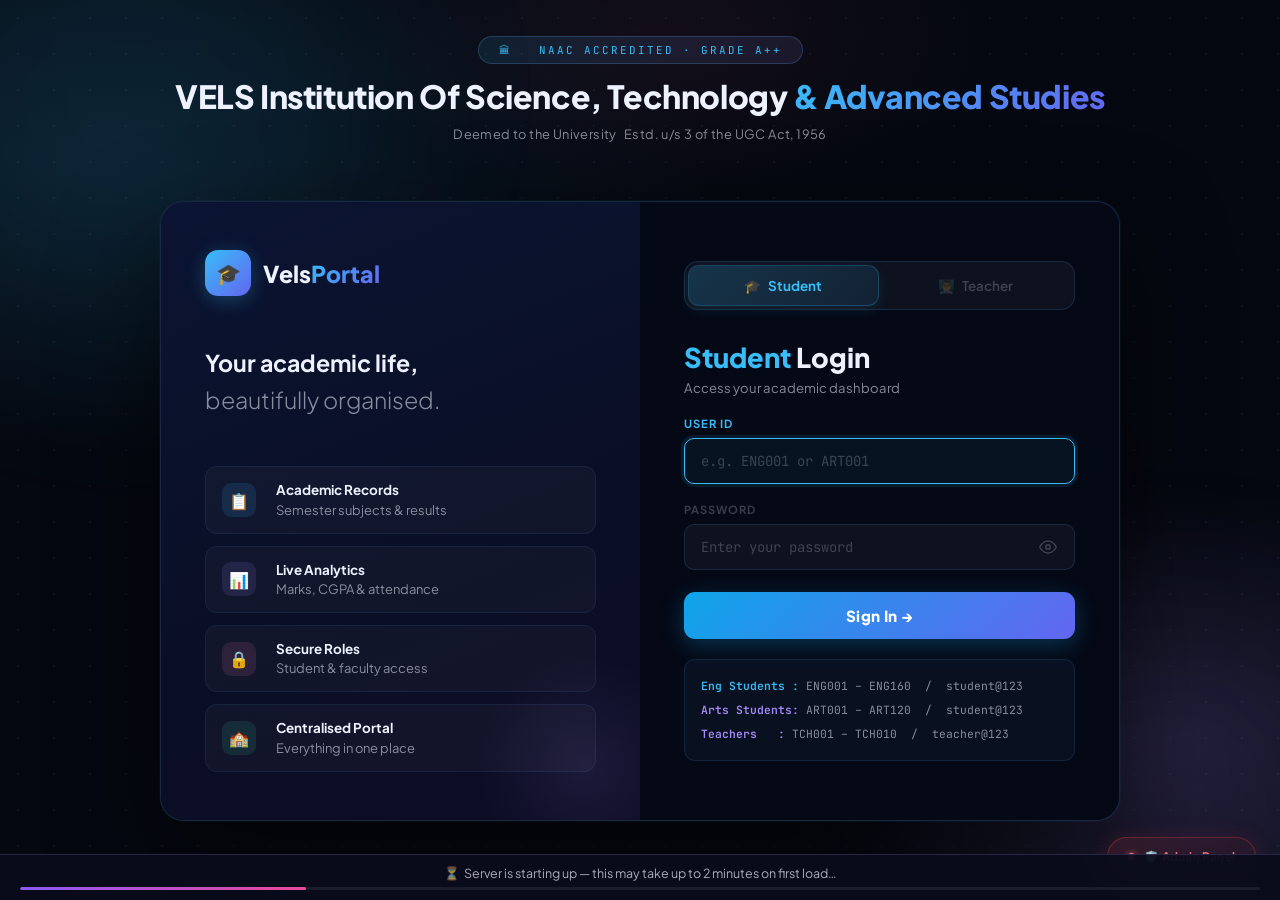
==== commit 8d8906ca: "updated ReadME" ====
--- a/index.html
+++ b/index.html
@@ -1,399 +1,563 @@
 <!DOCTYPE html>
 <html lang="en">
+
 <head>
-<meta charset="UTF-8">
-<meta name="viewport" content="width=device-width, initial-scale=1.0">
-<title>VelsPortal — Login</title>
-<link rel="preconnect" href="https://fonts.googleapis.com">
-<link href="https://fonts.googleapis.com/css2?family=Plus+Jakarta+Sans:ital,wght@0,300;0,400;0,500;0,600;0,700;0,800;1,400&family=JetBrains+Mono:wght@400;600&display=swap" rel="stylesheet">
-<link rel="stylesheet" href="style.css">
-<style>
-/* ══ SIGN-IN PROGRESS OVERLAY ══════════════════════════════════ */
-.signin-overlay {
-  position: fixed; inset: 0; z-index: 2000;
-  display: flex; align-items: center; justify-content: center;
-  background: rgba(5,8,16,0);
-  backdrop-filter: blur(0px) saturate(1);
-  pointer-events: none;
-  transition: background .45s ease, backdrop-filter .45s ease;
-}
-.signin-overlay.active {
-  background: rgba(5,8,16,.88);
-  backdrop-filter: blur(14px) saturate(1.4);
-  pointer-events: all;
-}
-
-.sp-wrap {
-  display: flex; flex-direction: column; align-items: center; gap: 18px;
-  opacity: 0; transform: scale(.9) translateY(14px);
-  transition: opacity .4s ease, transform .45s cubic-bezier(.16,1,.3,1);
-}
-.signin-overlay.active .sp-wrap { opacity: 1; transform: scale(1) translateY(0); }
-
-/* Spinner */
-.sp-ring { position: relative; width: 68px; height: 68px; }
-.sp-ring svg { width: 100%; height: 100%; animation: sp-spin 1.3s linear infinite; }
-.sp-ring circle {
-  fill: none; stroke-width: 2.8; stroke-linecap: round;
-  stroke-dasharray: 120; stroke-dashoffset: 90;
-  animation: sp-dash 1.3s ease-in-out infinite;
-}
-.sp-ring.s circle { stroke: #38bdf8; filter: drop-shadow(0 0 6px rgba(56,189,248,.6)); }
-.sp-ring.t circle { stroke: #a78bfa; filter: drop-shadow(0 0 6px rgba(167,139,250,.6)); }
-@keyframes sp-spin { to { transform: rotate(360deg); } }
-@keyframes sp-dash { 0%{stroke-dashoffset:115} 50%{stroke-dashoffset:25} 100%{stroke-dashoffset:115} }
-
-/* Checkmark */
-.sp-check {
-  width: 68px; height: 68px; border-radius: 50%;
-  display: flex; align-items: center; justify-content: center;
-  font-size: 2rem; font-weight: 700;
-  transform: scale(0) rotate(-20deg);
-  transition: transform .5s cubic-bezier(.34,1.56,.64,1);
-}
-.sp-check.show { transform: scale(1) rotate(0deg); }
-.sp-check.s { background: rgba(56,189,248,.12); border: 1.5px solid rgba(56,189,248,.4); color: #38bdf8; box-shadow: 0 0 30px rgba(56,189,248,.25); }
-.sp-check.t { background: rgba(167,139,250,.12); border: 1.5px solid rgba(167,139,250,.4); color: #a78bfa; box-shadow: 0 0 30px rgba(167,139,250,.25); }
-
-.sp-label { font-size: .98rem; font-weight: 700; color: rgba(238,242,255,.9); letter-spacing: .1px; }
-.sp-sub   { font-size: .72rem; color: rgba(238,242,255,.38); font-family: 'JetBrains Mono',monospace; margin-top:-10px; }
-
-/* Step dots */
-.sp-dots { display: flex; gap: 8px; margin-top: 2px; }
-.sp-dot {
-  width: 7px; height: 7px; border-radius: 50%;
-  background: rgba(238,242,255,.12);
-  transition: background .3s, transform .3s, width .3s;
-}
-.sp-dot.act { background: rgba(238,242,255,.45); animation: dot-beat .75s ease-in-out infinite; }
-.sp-dot.done-s { background: #38bdf8; transform: scale(1.15); }
-.sp-dot.done-t { background: #a78bfa; transform: scale(1.15); }
-@keyframes dot-beat { 0%,100%{opacity:.4;transform:scale(1)} 50%{opacity:1;transform:scale(1.35)} }
-
-/* ══ ADMIN FAB ══════════════════════════════════════════════════ */
-.admin-fab {
-  position: fixed; bottom: 24px; right: 24px; z-index: 998;
-  display: inline-flex; align-items: center; gap: 9px;
-  background: linear-gradient(135deg, rgba(239,68,68,.13), rgba(185,28,28,.08));
-  border: 1px solid rgba(239,68,68,.3);
-  border-radius: 100px; padding: 11px 20px;
-  font-family: 'Plus Jakarta Sans', sans-serif;
-  font-size: .74rem; font-weight: 700; color: #fb7185;
-  text-decoration: none; letter-spacing: .2px;
-  box-shadow: 0 4px 24px rgba(239,68,68,.18);
-  backdrop-filter: blur(14px);
-  transition: background .25s, transform .25s cubic-bezier(.34,1.56,.64,1), box-shadow .25s;
-  animation: fab-rise .9s cubic-bezier(.16,1,.3,1) 1.2s both;
-}
-@keyframes fab-rise {
-  from { opacity:0; transform:translateY(20px) scale(.85); }
-  to   { opacity:1; transform:translateY(0) scale(1); }
-}
-.admin-fab:hover {
-  background: linear-gradient(135deg, rgba(239,68,68,.24), rgba(185,28,28,.16));
-  transform: translateY(-3px) scale(1.03);
-  box-shadow: 0 12px 32px rgba(239,68,68,.35), 0 0 0 4px rgba(239,68,68,.08);
-}
-.admin-fab:active { transform: translateY(-1px) scale(1); }
-.admin-fab-blink {
-  width: 7px; height: 7px; border-radius: 50%;
-  background: #fb7185;
-  box-shadow: 0 0 6px rgba(251,113,133,.8);
-  animation: admin-blink 2s steps(1) infinite;
-}
-@keyframes admin-blink { 0%,100%{opacity:1} 50%{opacity:.15} }
-
-/* ══ MISC POLISH ════════════════════════════════════════════════ */
-/* Smooth focus ring on inputs */
-.form-input { transition: border-color .2s, background .2s, box-shadow .25s; }
-
-/* Animated underline on form-label */
-.form-label { transition: color .2s; }
-.form-group:focus-within .form-label { color: var(--cyan); }
-.form-group.t-focus .form-label { color: var(--violet) !important; }
-
-/* Hint rows even spacing */
-.hint-box p { line-height: 2.1; }
-
-/* Button press micro-feedback */
-.btn-submit:active { transform: translateY(1px) !important; }
-</style>
+  <meta charset="UTF-8">
+  <meta name="viewport" content="width=device-width, initial-scale=1.0">
+  <title>VelsPortal — Login</title>
+  <link rel="preconnect" href="https://fonts.googleapis.com">
+  <link
+    href="https://fonts.googleapis.com/css2?family=Plus+Jakarta+Sans:ital,wght@0,300;0,400;0,500;0,600;0,700;0,800;1,400&family=JetBrains+Mono:wght@400;600&display=swap"
+    rel="stylesheet">
+  <link rel="stylesheet" href="style.css">
+  <style>
+
+    .signin-overlay {
+      position: fixed;
+      inset: 0;
+      z-index: 2000;
+      display: flex;
+      align-items: center;
+      justify-content: center;
+      background: rgba(5, 8, 16, 0);
+      backdrop-filter: blur(0px) saturate(1);
+      pointer-events: none;
+      transition: background .45s ease, backdrop-filter .45s ease;
+    }
+
+    .signin-overlay.active {
+      background: rgba(5, 8, 16, .88);
+      backdrop-filter: blur(14px) saturate(1.4);
+      pointer-events: all;
+    }
+
+    .sp-wrap {
+      display: flex;
+      flex-direction: column;
+      align-items: center;
+      gap: 18px;
+      opacity: 0;
+      transform: scale(.9) translateY(14px);
+      transition: opacity .4s ease, transform .45s cubic-bezier(.16, 1, .3, 1);
+    }
+
+    .signin-overlay.active .sp-wrap {
+      opacity: 1;
+      transform: scale(1) translateY(0);
+    }
+
+
+    .sp-ring {
+      position: relative;
+      width: 68px;
+      height: 68px;
+    }
+
+    .sp-ring svg {
+      width: 100%;
+      height: 100%;
+      animation: sp-spin 1.3s linear infinite;
+    }
+
+    .sp-ring circle {
+      fill: none;
+      stroke-width: 2.8;
+      stroke-linecap: round;
+      stroke-dasharray: 120;
+      stroke-dashoffset: 90;
+      animation: sp-dash 1.3s ease-in-out infinite;
+    }
+
+    .sp-ring.s circle {
+      stroke: #38bdf8;
+      filter: drop-shadow(0 0 6px rgba(56, 189, 248, .6));
+    }
+
+    .sp-ring.t circle {
+      stroke: #a78bfa;
+      filter: drop-shadow(0 0 6px rgba(167, 139, 250, .6));
+    }
+
+    @keyframes sp-spin {
+      to {
+        transform: rotate(360deg);
+      }
+    }
+
+    @keyframes sp-dash {
+      0% {
+        stroke-dashoffset: 115
+      }
+
+      50% {
+        stroke-dashoffset: 25
+      }
+
+      100% {
+        stroke-dashoffset: 115
+      }
+    }
+
+    /* Checkmark */
+    .sp-check {
+      width: 68px;
+      height: 68px;
+      border-radius: 50%;
+      display: flex;
+      align-items: center;
+      justify-content: center;
+      font-size: 2rem;
+      font-weight: 700;
+      transform: scale(0) rotate(-20deg);
+      transition: transform .5s cubic-bezier(.34, 1.56, .64, 1);
+    }
+
+    .sp-check.show {
+      transform: scale(1) rotate(0deg);
+    }
+
+    .sp-check.s {
+      background: rgba(56, 189, 248, .12);
+      border: 1.5px solid rgba(56, 189, 248, .4);
+      color: #38bdf8;
+      box-shadow: 0 0 30px rgba(56, 189, 248, .25);
+    }
+
+    .sp-check.t {
+      background: rgba(167, 139, 250, .12);
+      border: 1.5px solid rgba(167, 139, 250, .4);
+      color: #a78bfa;
+      box-shadow: 0 0 30px rgba(167, 139, 250, .25);
+    }
+
+    .sp-label {
+      font-size: .98rem;
+      font-weight: 700;
+      color: rgba(238, 242, 255, .9);
+      letter-spacing: .1px;
+    }
+
+    .sp-sub {
+      font-size: .72rem;
+      color: rgba(238, 242, 255, .38);
+      font-family: 'JetBrains Mono', monospace;
+      margin-top: -10px;
+    }
+
+
+    .sp-dots {
+      display: flex;
+      gap: 8px;
+      margin-top: 2px;
+    }
+
+    .sp-dot {
+      width: 7px;
+      height: 7px;
+      border-radius: 50%;
+      background: rgba(238, 242, 255, .12);
+      transition: background .3s, transform .3s, width .3s;
+    }
+
+    .sp-dot.act {
+      background: rgba(238, 242, 255, .45);
+      animation: dot-beat .75s ease-in-out infinite;
+    }
+
+    .sp-dot.done-s {
+      background: #38bdf8;
+      transform: scale(1.15);
+    }
+
+    .sp-dot.done-t {
+      background: #a78bfa;
+      transform: scale(1.15);
+    }
+
+    @keyframes dot-beat {
+
+      0%,
+      100% {
+        opacity: .4;
+        transform: scale(1)
+      }
+
+      50% {
+        opacity: 1;
+        transform: scale(1.35)
+      }
+    }
+
+    /* ADMIN FAB */
+    .admin-fab {
+      position: fixed;
+      bottom: 24px;
+      right: 24px;
+      z-index: 998;
+      display: inline-flex;
+      align-items: center;
+      gap: 9px;
+      background: linear-gradient(135deg, rgba(239, 68, 68, .13), rgba(185, 28, 28, .08));
+      border: 1px solid rgba(239, 68, 68, .3);
+      border-radius: 100px;
+      padding: 11px 20px;
+      font-family: 'Plus Jakarta Sans', sans-serif;
+      font-size: .74rem;
+      font-weight: 700;
+      color: #fb7185;
+      text-decoration: none;
+      letter-spacing: .2px;
+      box-shadow: 0 4px 24px rgba(239, 68, 68, .18);
+      backdrop-filter: blur(14px);
+      transition: background .25s, transform .25s cubic-bezier(.34, 1.56, .64, 1), box-shadow .25s;
+      animation: fab-rise .9s cubic-bezier(.16, 1, .3, 1) 1.2s both;
+    }
+
+    @keyframes fab-rise {
+      from {
+        opacity: 0;
+        transform: translateY(20px) scale(.85);
+      }
+
+      to {
+        opacity: 1;
+        transform: translateY(0) scale(1);
+      }
+    }
+
+    .admin-fab:hover {
+      background: linear-gradient(135deg, rgba(239, 68, 68, .24), rgba(185, 28, 28, .16));
+      transform: translateY(-3px) scale(1.03);
+      box-shadow: 0 12px 32px rgba(239, 68, 68, .35), 0 0 0 4px rgba(239, 68, 68, .08);
+    }
+
+    .admin-fab:active {
+      transform: translateY(-1px) scale(1);
+    }
+
+    .admin-fab-blink {
+      width: 7px;
+      height: 7px;
+      border-radius: 50%;
+      background: #fb7185;
+      box-shadow: 0 0 6px rgba(251, 113, 133, .8);
+      animation: admin-blink 2s steps(1) infinite;
+    }
+
+    @keyframes admin-blink {
+
+      0%,
+      100% {
+        opacity: 1
+      }
+
+      50% {
+        opacity: .15
+      }
+    }
+
+    /* MISC POLISH */
+    /* Smooth focus ring on inputs */
+    .form-input {
+      transition: border-color .2s, background .2s, box-shadow .25s;
+    }
+
+    /* Animated underline on form-label */
+    .form-label {
+      transition: color .2s;
+    }
+
+    .form-group:focus-within .form-label {
+      color: var(--cyan);
+    }
+
+    .form-group.t-focus .form-label {
+      color: var(--violet) !important;
+    }
+
+    /* Hint rows even spacing */
+    .hint-box p {
+      line-height: 2.1;
+    }
+
+    /* Button press micro-feedback */
+    .btn-submit:active {
+      transform: translateY(1px) !important;
+    }
+  </style>
 </head>
+
 <body>
 
-<!-- BG -->
-<div class="bg-layer">
-  <div class="bg-mesh"></div>
-  <div class="bg-dots"></div>
-  <div class="blob blob-1"></div>
-  <div class="blob blob-2"></div>
-  <div class="blob blob-3"></div>
-</div>
-
-<!-- ══ SIGN-IN OVERLAY ══ -->
-<div class="signin-overlay" id="signinOverlay">
-  <div class="sp-wrap">
-    <!-- spinner shown during loading -->
-    <div id="spSpinWrap">
-      <div class="sp-ring s" id="spRing">
-        <svg viewBox="0 0 50 50"><circle cx="25" cy="25" r="20"/></svg>
+  <!-- BG -->
+  <div class="bg-layer">
+    <div class="bg-mesh"></div>
+    <div class="bg-dots"></div>
+    <div class="blob blob-1"></div>
+    <div class="blob blob-2"></div>
+    <div class="blob blob-3"></div>
+  </div>
+
+  <!--  SIGN-IN OVERLAY -->
+  <div class="signin-overlay" id="signinOverlay">
+    <div class="sp-wrap">
+      <!-- spinner shown during loading -->
+      <div id="spSpinWrap">
+        <div class="sp-ring s" id="spRing">
+          <svg viewBox="0 0 50 50">
+            <circle cx="25" cy="25" r="20" />
+          </svg>
+        </div>
       </div>
-    </div>
-    <!-- check shown on success -->
-    <div id="spChkWrap" style="display:none">
-      <div class="sp-check s" id="spCheck">✓</div>
-    </div>
-
-    <div class="sp-label" id="spLabel">Signing in…</div>
-    <div class="sp-sub"   id="spSub">Contacting server</div>
-
-    <div class="sp-dots">
-      <div class="sp-dot act" id="spd0"></div>
-      <div class="sp-dot"     id="spd1"></div>
-      <div class="sp-dot"     id="spd2"></div>
-    </div>
-  </div>
-</div>
-
-<!-- ── INSTITUTION HEADER ── -->
-<header class="inst-header">
-  <div class="inst-pill">🏛 &nbsp; NAAC Accredited · Grade A++</div>
-  <h1 class="inst-name">VELS Institution Of Science, Technology <span class="hi">&amp; Advanced Studies</span></h1>
-  <p class="inst-sub">Deemed to the University &nbsp; Estd. u/s 3 of the UGC Act, 1956</p>
-</header>
-
-<!-- ── LOGIN CARD ── -->
-<div class="page-body">
-  <div class="login-card">
-
-    <!-- LEFT -->
-    <div class="panel-l">
-      <div>
-        <div class="brand">
-          <div class="brand-icon">🎓</div>
-          <div class="brand-name">Vels<em>Portal</em></div>
-        </div>
+      <!-- check shown on success -->
+      <div id="spChkWrap" style="display:none">
+        <div class="sp-check s" id="spCheck">✓</div>
       </div>
 
-      <p class="tagline"><strong>Your academic life,</strong><br>beautifully organised.</p>
-
-      <div class="features">
-        <div class="feat">
-          <div class="feat-icon fi-c">📋</div>
-          <div class="feat-body"><strong>Academic Records</strong>Semester subjects &amp; results</div>
-        </div>
-        <div class="feat">
-          <div class="feat-icon fi-v">📊</div>
-          <div class="feat-body"><strong>Live Analytics</strong>Marks, CGPA &amp; attendance</div>
-        </div>
-        <div class="feat">
-          <div class="feat-icon fi-p">🔒</div>
-          <div class="feat-body"><strong>Secure Roles</strong>Student &amp; faculty access</div>
-        </div>
-        <div class="feat">
-          <div class="feat-icon fi-e">🏫</div>
-          <div class="feat-body"><strong>Centralised Portal</strong>Everything in one place</div>
-        </div>
-      </div>
-    </div>
-
-    <!-- RIGHT -->
-    <div class="panel-r">
-      <div class="role-tabs">
-        <button class="rtab active-s" id="tabS" onclick="sw('student')">🎓 &nbsp; Student</button>
-        <button class="rtab"          id="tabT" onclick="sw('teacher')">👨‍🏫 &nbsp; Teacher</button>
-      </div>
-
-      <div class="login-head">
-        <h2 class="login-title" id="ltitle"><span class="tc">Student</span> Login</h2>
-        <p  class="login-sub"   id="lsub">Access your academic dashboard</p>
-      </div>
-
-      <div class="form-group" id="fgUid">
-        <label class="form-label" for="fuid">User ID</label>
-        <input class="form-input" id="fuid" type="text"
-               placeholder="e.g. ENG001 or ART001"
-               autocomplete="off" spellcheck="false">
-      </div>
-
-      <div class="form-group" id="fgPwd">
-        <label class="form-label" for="fpwd">Password</label>
-        <div class="pwd-wrap">
-          <input class="form-input" id="fpwd" type="password"
-                 placeholder="Enter your password"
-                 autocomplete="current-password">
-          <button class="eye-btn" id="eyeBtn" type="button"
-                  onclick="togglePwd()" tabindex="-1" aria-label="Toggle password visibility">
-            <svg id="eyeOpen" xmlns="http://www.w3.org/2000/svg" width="18" height="18"
-                 viewBox="0 0 24 24" fill="none" stroke="currentColor"
-                 stroke-width="2" stroke-linecap="round" stroke-linejoin="round">
-              <path d="M1 12s4-8 11-8 11 8 11 8-4 8-11 8-11-8-11-8z"/>
-              <circle cx="12" cy="12" r="3"/>
-            </svg>
-            <svg id="eyeClosed" xmlns="http://www.w3.org/2000/svg" width="18" height="18"
-                 viewBox="0 0 24 24" fill="none" stroke="currentColor"
-                 stroke-width="2" stroke-linecap="round" stroke-linejoin="round" style="display:none">
-              <path d="M17.94 17.94A10.07 10.07 0 0 1 12 20c-7 0-11-8-11-8a18.45 18.45 0 0 1 5.06-5.94"/>
-              <path d="M9.9 4.24A9.12 9.12 0 0 1 12 4c7 0 11 8 11 8a18.5 18.5 0 0 1-2.16 3.19"/>
-              <line x1="1" y1="1" x2="23" y2="23"/>
-            </svg>
-          </button>
-        </div>
-      </div>
-
-      <button class="btn-submit s-btn" id="btnLogin" onclick="login()">Sign In →</button>
-
-      <div class="err-msg" id="errMsg"></div>
-
-      <div class="hint-box">
-        <p>
-          <span class="hint-s">Eng Students :</span> ENG001 – ENG160 &nbsp;/&nbsp; student@123<br>
-          <span class="hint-t">Arts Students:</span> ART001 – ART120 &nbsp;/&nbsp; student@123<br>
-          <span class="hint-t">Teachers &nbsp;&nbsp;:</span> TCH001 – TCH010 &nbsp;/&nbsp; teacher@123
-        </p>
+      <div class="sp-label" id="spLabel">Signing in…</div>
+      <div class="sp-sub" id="spSub">Contacting server</div>
+
+      <div class="sp-dots">
+        <div class="sp-dot act" id="spd0"></div>
+        <div class="sp-dot" id="spd1"></div>
+        <div class="sp-dot" id="spd2"></div>
       </div>
     </div>
   </div>
-</div>
-
-<!-- Server wake-up bar -->
-<div id="serverBar" style="display:none;position:fixed;bottom:0;left:0;right:0;z-index:999;background:rgba(10,12,28,.95);border-top:1px solid rgba(167,139,250,.2);padding:10px 20px;text-align:center;font-family:'Plus Jakarta Sans',sans-serif;font-size:.78rem;color:rgba(238,242,255,.7);">
-  <span id="serverBarText">⏳ &nbsp;Server is starting up, please wait…</span>
-  <div style="margin-top:6px;height:3px;background:rgba(255,255,255,.07);border-radius:4px;overflow:hidden;">
-    <div id="serverBarFill" style="height:100%;width:0%;background:linear-gradient(90deg,#8b5cf6,#ec4899);border-radius:4px;transition:width .4s ease;"></div>
+
+  <!--  INSTITUTION HEADER -->
+  <header class="inst-header">
+    <div class="inst-pill">🏛 &nbsp; NAAC Accredited · Grade A++</div>
+    <h1 class="inst-name">VELS Institution Of Science, Technology <span class="hi">&amp; Advanced Studies</span></h1>
+    <p class="inst-sub">Deemed to the University &nbsp; Estd. u/s 3 of the UGC Act, 1956</p>
+  </header>
+
+  <!-- LOGIN CARD -->
+  <div class="page-body">
+    <div class="login-card">
+
+      <!-- LEFT -->
+      <div class="panel-l">
+        <div>
+          <div class="brand">
+            <div class="brand-icon">🎓</div>
+            <div class="brand-name">Vels<em>Portal</em></div>
+          </div>
+        </div>
+
+        <p class="tagline"><strong>Your academic life,</strong><br>beautifully organised.</p>
+
+        <div class="features">
+          <div class="feat">
+            <div class="feat-icon fi-c">📋</div>
+            <div class="feat-body"><strong>Academic Records</strong>Semester subjects &amp; results</div>
+          </div>
+          <div class="feat">
+            <div class="feat-icon fi-v">📊</div>
+            <div class="feat-body"><strong>Live Analytics</strong>Marks, CGPA &amp; attendance</div>
+          </div>
+          <div class="feat">
+            <div class="feat-icon fi-p">🔒</div>
+            <div class="feat-body"><strong>Secure Roles</strong>Student &amp; faculty access</div>
+          </div>
+          <div class="feat">
+            <div class="feat-icon fi-e">🏫</div>
+            <div class="feat-body"><strong>Centralised Portal</strong>Everything in one place</div>
+          </div>
+        </div>
+      </div>
+
+      <!-- RIGHT -->
+      <div class="panel-r">
+        <div class="role-tabs">
+          <button class="rtab active-s" id="tabS" onclick="sw('student')">🎓 &nbsp; Student</button>
+          <button class="rtab" id="tabT" onclick="sw('teacher')">👨‍🏫 &nbsp; Teacher</button>
+        </div>
+
+        <div class="login-head">
+          <h2 class="login-title" id="ltitle"><span class="tc">Student</span> Login</h2>
+          <p class="login-sub" id="lsub">Access your academic dashboard</p>
+        </div>
+
+        <div class="form-group" id="fgUid">
+          <label class="form-label" for="fuid">User ID</label>
+          <input class="form-input" id="fuid" type="text" placeholder="e.g. ENG001 or ART001" autocomplete="off"
+            spellcheck="false">
+        </div>
+
+        <div class="form-group" id="fgPwd">
+          <label class="form-label" for="fpwd">Password</label>
+          <div class="pwd-wrap">
+            <input class="form-input" id="fpwd" type="password" placeholder="Enter your password"
+              autocomplete="current-password">
+            <button class="eye-btn" id="eyeBtn" type="button" onclick="togglePwd()" tabindex="-1"
+              aria-label="Toggle password visibility">
+              <svg id="eyeOpen" xmlns="http://www.w3.org/2000/svg" width="18" height="18" viewBox="0 0 24 24"
+                fill="none" stroke="currentColor" stroke-width="2" stroke-linecap="round" stroke-linejoin="round">
+                <path d="M1 12s4-8 11-8 11 8 11 8-4 8-11 8-11-8-11-8z" />
+                <circle cx="12" cy="12" r="3" />
+              </svg>
+              <svg id="eyeClosed" xmlns="http://www.w3.org/2000/svg" width="18" height="18" viewBox="0 0 24 24"
+                fill="none" stroke="currentColor" stroke-width="2" stroke-linecap="round" stroke-linejoin="round"
+                style="display:none">
+                <path d="M17.94 17.94A10.07 10.07 0 0 1 12 20c-7 0-11-8-11-8a18.45 18.45 0 0 1 5.06-5.94" />
+                <path d="M9.9 4.24A9.12 9.12 0 0 1 12 4c7 0 11 8 11 8a18.5 18.5 0 0 1-2.16 3.19" />
+                <line x1="1" y1="1" x2="23" y2="23" />
+              </svg>
+            </button>
+          </div>
+        </div>
+
+        <button class="btn-submit s-btn" id="btnLogin" onclick="login()">Sign In →</button>
+
+        <div class="err-msg" id="errMsg"></div>
+
+        <div class="hint-box">
+          <p>
+            <span class="hint-s">Eng Students :</span> ENG001 – ENG160 &nbsp;/&nbsp; student@123<br>
+            <span class="hint-t">Arts Students:</span> ART001 – ART120 &nbsp;/&nbsp; student@123<br>
+            <span class="hint-t">Teachers &nbsp;&nbsp;:</span> TCH001 – TCH010 &nbsp;/&nbsp; teacher@123
+          </p>
+        </div>
+      </div>
+    </div>
   </div>
-</div>
-
-<!-- ══ ADMIN FAB ══ -->
-<a class="admin-fab" href="management_login.html">
-  <div class="admin-fab-blink"></div>
-  🛡️ Admin Panel
-</a>
-
-<script src="script.js"></script>
-<script>
-/* ══════════════════════════════════════════════════════
-   SIGN-IN OVERLAY CONTROLLER
-   Hooks into script.js without modifying it — patches
-   setBtn() to drive the overlay at each login stage.
-══════════════════════════════════════════════════════ */
-
-/* Colour palette keyed to role */
-const ROLE_COLOURS = {
-  student: { done: 'done-s', ring: 's', check: 's' },
-  teacher: { done: 'done-t', ring: 't', check: 't' },
-};
-
-/* Track current role (sw() updates this) */
-let _overlayRole = 'student';
-const _origSw = window.sw;
-window.sw = function(r) {
-  _overlayRole = r;
-  /* Update ring + check colours immediately */
-  document.getElementById('spRing').className  = 'sp-ring '  + ROLE_COLOURS[r].ring;
-  document.getElementById('spCheck').className = 'sp-check ' + ROLE_COLOURS[r].check;
-  _origSw(r);
-};
-
-/* Dot state helper */
-function setDots(step) {
-  const dc = ROLE_COLOURS[_overlayRole].done;
-  [0,1,2].forEach(i => {
-    const d = document.getElementById('spd'+i);
-    d.className = 'sp-dot';
-    if      (i < step)  d.classList.add(dc);
-    else if (i === step) d.classList.add('act');
-  });
-}
-
-/* Show overlay with spinner */
-function overlaySpinner(label, sub, step) {
-  document.getElementById('spSpinWrap').style.display = 'block';
-  document.getElementById('spChkWrap').style.display  = 'none';
-  document.getElementById('spLabel').textContent = label;
-  document.getElementById('spSub').textContent   = sub;
-  setDots(step);
-  document.getElementById('signinOverlay').classList.add('active');
-}
-
-/* Show overlay with success check */
-function overlaySuccess(label) {
-  document.getElementById('spSpinWrap').style.display = 'none';
-  document.getElementById('spChkWrap').style.display  = 'block';
-  document.getElementById('spLabel').textContent = label;
-  document.getElementById('spSub').textContent   = 'Loading your dashboard…';
-  setDots(3); /* all done */
-  const chk = document.getElementById('spCheck');
-  chk.className = 'sp-check ' + ROLE_COLOURS[_overlayRole].check;
-  requestAnimationFrame(() => setTimeout(() => chk.classList.add('show'), 30));
-}
-
-/* Hide overlay and reset for next use */
-function overlayHide() {
-  const ov = document.getElementById('signinOverlay');
-  ov.classList.remove('active');
-  setTimeout(() => {
-    document.getElementById('spSpinWrap').style.display = 'block';
-    document.getElementById('spChkWrap').style.display  = 'none';
-    document.getElementById('spCheck').classList.remove('show');
-    setDots(0);
-  }, 420);
-}
-
-/* ── Patch setBtn() — script.js calls this at every login stage ── */
-const _origSetBtn = window.setBtn;
-window.setBtn = function(state) {
-  _origSetBtn(state); /* always let original run first */
-
-  switch(state) {
-    case 'waiting':
-      overlaySpinner('Waking server…', 'First load can take ~60 seconds', 0);
-      break;
-    case 'loading':
-      overlaySpinner('Verifying credentials…', 'Checking your ID & password', 1);
-      break;
-    case 'success':
-      overlaySuccess(_overlayRole === 'student' ? '✓ Welcome back!' : '✓ Welcome, Faculty!');
-      break;
-    case 'idle':
-      /* Only hide if it was visible (on error) */
-      overlayHide();
-      break;
-  }
-};
-
-/* ── Show overlay immediately when login() is called with valid input ──
-   We intercept the button click to show step-0 instantly,
-   before any async happens, so there's zero delay feel.             */
-const loginBtn = document.getElementById('btnLogin');
-loginBtn.addEventListener('click', () => {
-  const uid = document.getElementById('fuid').value.trim();
-  const pwd = document.getElementById('fpwd').value;
-  /* Only show overlay if basic validation will pass */
-  if (uid && pwd) {
-    const isStudentId = /^(ENG|ART)\d{3}$/i.test(uid);
-    const isTeacherId = /^TCH\d{3}$/i.test(uid);
-    if ((isStudentId || isTeacherId) &&
-        !(_overlayRole === 'teacher' && isStudentId) &&
-        !(_overlayRole === 'student' && isTeacherId)) {
-      overlaySpinner('Connecting…', 'Reaching the server', 0);
-    }
-  }
-}, true); /* capture phase — fires before onclick */
-
-/* ── form-group teacher label tint ── */
-const origSw2 = window.sw;
-window.sw = function(r) {
-  origSw2(r);
-  document.querySelectorAll('.form-group').forEach(fg => {
-    fg.classList.toggle('t-focus', r === 'teacher');
-  });
-};
-
-/* ── Keyboard: Enter key hides overlay on error ── */
-document.addEventListener('keydown', e => {
-  if (e.key === 'Escape') overlayHide();
-});
-</script>
+
+  <!-- Server wake-up bar -->
+  <div id="serverBar"
+    style="display:none;position:fixed;bottom:0;left:0;right:0;z-index:999;background:rgba(10,12,28,.95);border-top:1px solid rgba(167,139,250,.2);padding:10px 20px;text-align:center;font-family:'Plus Jakarta Sans',sans-serif;font-size:.78rem;color:rgba(238,242,255,.7);">
+    <span id="serverBarText">⏳ &nbsp;Server is starting up, please wait…</span>
+    <div style="margin-top:6px;height:3px;background:rgba(255,255,255,.07);border-radius:4px;overflow:hidden;">
+      <div id="serverBarFill"
+        style="height:100%;width:0%;background:linear-gradient(90deg,#8b5cf6,#ec4899);border-radius:4px;transition:width .4s ease;">
+      </div>
+    </div>
+  </div>
+
+  <!--  ADMIN FAB  -->
+  <a class="admin-fab" href="management_login.html">
+    <div class="admin-fab-blink"></div>
+    🛡️ Admin Panel
+  </a>
+
+  <script src="script.js"></script>
+  <script>
+
+    /* Colour palette keyed to role */
+    const ROLE_COLOURS = {
+      student: { done: 'done-s', ring: 's', check: 's' },
+      teacher: { done: 'done-t', ring: 't', check: 't' },
+    };
+
+    /* Track current role (sw() updates this) */
+    let _overlayRole = 'student';
+    const _origSw = window.sw;
+    window.sw = function (r) {
+      _overlayRole = r;
+      /* Update ring + check colours immediately */
+      document.getElementById('spRing').className = 'sp-ring ' + ROLE_COLOURS[r].ring;
+      document.getElementById('spCheck').className = 'sp-check ' + ROLE_COLOURS[r].check;
+      _origSw(r);
+    };
+
+    /* Dot state helper */
+    function setDots(step) {
+      const dc = ROLE_COLOURS[_overlayRole].done;
+      [0, 1, 2].forEach(i => {
+        const d = document.getElementById('spd' + i);
+        d.className = 'sp-dot';
+        if (i < step) d.classList.add(dc);
+        else if (i === step) d.classList.add('act');
+      });
+    }
+
+    /* Show overlay with spinner */
+    function overlaySpinner(label, sub, step) {
+      document.getElementById('spSpinWrap').style.display = 'block';
+      document.getElementById('spChkWrap').style.display = 'none';
+      document.getElementById('spLabel').textContent = label;
+      document.getElementById('spSub').textContent = sub;
+      setDots(step);
+      document.getElementById('signinOverlay').classList.add('active');
+    }
+
+    /* Show overlay with success check */
+    function overlaySuccess(label) {
+      document.getElementById('spSpinWrap').style.display = 'none';
+      document.getElementById('spChkWrap').style.display = 'block';
+      document.getElementById('spLabel').textContent = label;
+      document.getElementById('spSub').textContent = 'Loading your dashboard…';
+      setDots(3); /* all done */
+      const chk = document.getElementById('spCheck');
+      chk.className = 'sp-check ' + ROLE_COLOURS[_overlayRole].check;
+      requestAnimationFrame(() => setTimeout(() => chk.classList.add('show'), 30));
+    }
+
+    /* Hide overlay and reset for next use */
+    function overlayHide() {
+      const ov = document.getElementById('signinOverlay');
+      ov.classList.remove('active');
+      setTimeout(() => {
+        document.getElementById('spSpinWrap').style.display = 'block';
+        document.getElementById('spChkWrap').style.display = 'none';
+        document.getElementById('spCheck').classList.remove('show');
+        setDots(0);
+      }, 420);
+    }
+
+    /* ── Patch setBtn() — script.js calls this at every login stage ── */
+    const _origSetBtn = window.setBtn;
+    window.setBtn = function (state) {
+      _origSetBtn(state); /* always let original run first */
+
+      switch (state) {
+        case 'waiting':
+          overlaySpinner('Waking server…', 'First load can take ~60 seconds', 0);
+          break;
+        case 'loading':
+          overlaySpinner('Verifying credentials…', 'Checking your ID & password', 1);
+          break;
+        case 'success':
+          overlaySuccess(_overlayRole === 'student' ? '✓ Welcome back!' : '✓ Welcome, Faculty!');
+          break;
+        case 'idle':
+          /* Only hide if it was visible (on error) */
+          overlayHide();
+          break;
+      }
+    };
+
+ 
+    const loginBtn = document.getElementById('btnLogin');
+    loginBtn.addEventListener('click', () => {
+      const uid = document.getElementById('fuid').value.trim();
+      const pwd = document.getElementById('fpwd').value;
+      /* Only show overlay if basic validation will pass */
+      if (uid && pwd) {
+        const isStudentId = /^(ENG|ART)\d{3}$/i.test(uid);
+        const isTeacherId = /^TCH\d{3}$/i.test(uid);
+        if ((isStudentId || isTeacherId) &&
+          !(_overlayRole === 'teacher' && isStudentId) &&
+          !(_overlayRole === 'student' && isTeacherId)) {
+          overlaySpinner('Connecting…', 'Reaching the server', 0);
+        }
+      }
+    }, true); /* capture phase fires before onclick */
+
+    /*  form-group teacher label tint*/
+    const origSw2 = window.sw;
+    window.sw = function (r) {
+      origSw2(r);
+      document.querySelectorAll('.form-group').forEach(fg => {
+        fg.classList.toggle('t-focus', r === 'teacher');
+      });
+    };
+
+    /*  Keyboard: Enter key hides overlay on error  */
+    document.addEventListener('keydown', e => {
+      if (e.key === 'Escape') overlayHide();
+    });
+  </script>
 </body>
+
 </html>
--- a/style.css
+++ b/style.css
@@ -1,622 +1,623 @@
 /* ── TOKENS ─────────────────────────────────── */
-  :root {
-      --bg: #050810;
-      --surface: #0c1124;
-      --s2: #111827;
-      --border: rgba(99, 179, 255, 0.14);
-      --border-v: rgba(167, 139, 250, 0.18);
-      --text: #eef2ff;
-      --dim: rgba(238, 242, 255, 0.55);
-      --faint: rgba(238, 242, 255, 0.22);
-      --cyan: #38bdf8;
-      --violet: #a78bfa;
-      --pink: #f472b6;
-      --emerald: #34d399;
-      --red: #f87171;
-      /* gradients */
-      --gc: linear-gradient(135deg, #38bdf8, #6366f1);
-      --gv: linear-gradient(135deg, #a78bfa, #ec4899);
-      /* spacing scale */
-      --sp-xs: 6px;
-      --sp-sm: 12px;
-      --sp-md: 20px;
-      --sp-lg: 32px;
-      --sp-xl: 48px;
-  }
-
-  *,
-  *::before,
-  *::after {
-      margin: 0;
-      padding: 0;
-      box-sizing: border-box;
-  }
-
-  html {
-      height: 100%;
-      scroll-behavior: smooth;
-  }
-
-  body {
-      min-height: 100%;
-      font-family: 'Plus Jakarta Sans', sans-serif;
-      background: var(--bg);
-      color: var(--text);
-      display: flex;
-      flex-direction: column;
-      overflow-x: hidden;
-      overflow-y: auto;
-      -webkit-font-smoothing: antialiased;
-  }
-
-  /* ── BACKGROUND ─────────────────────────────── */
-  .bg-layer {
-      position: fixed;
-      inset: 0;
-      z-index: 0;
-      pointer-events: none;
-      overflow: hidden;
-  }
-
-  .bg-mesh {
-      position: absolute;
-      inset: 0;
-      background:
-          radial-gradient(ellipse 80% 55% at 8% 18%, rgba(56, 189, 248, .1) 0%, transparent 60%),
-          radial-gradient(ellipse 60% 50% at 92% 82%, rgba(167, 139, 250, .12) 0%, transparent 55%),
-          radial-gradient(ellipse 50% 38% at 52% 4%, rgba(244, 114, 182, .06) 0%, transparent 50%),
-          var(--bg);
-  }
-
-  .bg-dots {
-      position: absolute;
-      inset: 0;
-      background-image: radial-gradient(rgba(99, 179, 255, .055) 1px, transparent 1px);
-      background-size: 36px 36px;
-  }
-
-  .blob {
-      position: absolute;
-      border-radius: 50%;
-      filter: blur(96px);
-      pointer-events: none;
-      animation: blob-float 15s ease-in-out infinite;
-  }
-
-  .blob-1 {
-      width: 480px;
-      height: 480px;
-      background: rgba(56, 189, 248, .065);
-      top: -140px;
-      left: -110px;
-  }
-
-  .blob-2 {
-      width: 360px;
-      height: 360px;
-      background: rgba(167, 139, 250, .085);
-      bottom: -90px;
-      right: -70px;
-      animation-delay: -5s;
-  }
-
-  .blob-3 {
-      width: 260px;
-      height: 260px;
-      background: rgba(244, 114, 182, .055);
-      top: 42%;
-      left: 58%;
-      animation-delay: -10s;
-  }
-
-  @keyframes blob-float {
-
-      0%,
-      100% {
-          transform: translate(0, 0);
-      }
-
-      33% {
-          transform: translate(24px, -18px);
-      }
-
-      66% {
-          transform: translate(-14px, 22px);
-      }
-  }
-
-  /* ── INSTITUTION HEADER ─────────────────────── */
-  .inst-header {
-      position: relative;
-      z-index: 10;
-      text-align: center;
-      padding: 36px var(--sp-lg) 0;
-      animation: slide-down .65s cubic-bezier(.16, 1, .3, 1) both;
-  }
-
-  @keyframes slide-down {
-      from {
-          opacity: 0;
-          transform: translateY(-16px);
-      }
-
-      to {
-          opacity: 1;
-          transform: translateY(0);
-      }
-  }
-
-  .inst-pill {
-      display: inline-flex;
-      align-items: center;
-      gap: var(--sp-xs);
-      background: linear-gradient(135deg, rgba(56, 189, 248, .1), rgba(167, 139, 250, .1));
-      border: 1px solid rgba(99, 179, 255, .22);
-      border-radius: 100px;
-      padding: 6px 20px;
-      font-family: 'JetBrains Mono', monospace;
-      font-size: .68rem;
-      color: var(--cyan);
-      letter-spacing: 2px;
-      text-transform: uppercase;
-      margin-bottom: 14px;
-  }
-
-  .inst-name {
-      font-size: clamp(1.3rem, 3.2vw, 2rem);
-      font-weight: 800;
-      color: var(--text);
-      letter-spacing: -.4px;
-      line-height: 1.18;
-      margin-bottom: 10px;
-  }
-
-  .inst-name .hi {
-      background: var(--gc);
-      -webkit-background-clip: text;
-      -webkit-text-fill-color: transparent;
-  }
-
-  .inst-sub {
-      font-size: .8rem;
-      font-weight: 400;
-      color: var(--dim);
-      letter-spacing: .4px;
-  }
-
-  /* ── PAGE BODY (centres the card) ──────────── */
-  .page-body {
-      position: relative;
-      z-index: 10;
-      flex: 1;
-      display: flex;
-      align-items: center;
-      justify-content: center;
-      padding: var(--sp-lg) var(--sp-md) 52px;
-  }
-
-  /* ── LOGIN CARD ─────────────────────────────── */
-  .login-card {
-      display: grid;
-      grid-template-columns: 1fr 1fr;
-      width: 100%;
-      max-width: 960px;
-      background: var(--surface);
-      border: 1px solid var(--border);
-      border-radius: 24px;
-      overflow: hidden;
-      box-shadow:
-          0 0 0 1px rgba(56, 189, 248, .04),
-          0 40px 100px rgba(0, 0, 0, .55),
-          0 2px 0 rgba(99, 179, 255, .06) inset;
-      animation: card-rise .75s cubic-bezier(.16, 1, .3, 1) .08s both;
-  }
-
-  @keyframes card-rise {
-      from {
-          opacity: 0;
-          transform: translateY(28px) scale(.97);
-      }
-
-      to {
-          opacity: 1;
-          transform: translateY(0) scale(1);
-      }
-  }
-
-  /* ── LEFT PANEL ─────────────────────────────── */
-  .panel-l {
-      background: linear-gradient(158deg, #0b1432 0%, #0a0f25 58%, #0d0c24 100%);
-      padding: var(--sp-xl) 44px;
-      display: flex;
-      flex-direction: column;
-      justify-content: space-between;
-      gap: var(--sp-xl);
-      position: relative;
-      overflow: hidden;
-  }
-
-  .panel-l::after {
-      content: '';
-      position: absolute;
-      bottom: -56px;
-      right: -56px;
-      width: 220px;
-      height: 220px;
-      background: radial-gradient(circle, rgba(167, 139, 250, .1) 0%, transparent 70%);
-      border-radius: 50%;
-      pointer-events: none;
-  }
-
-  .brand {
-      display: flex;
-      align-items: center;
-      gap: var(--sp-sm);
-  }
-
-  .brand-icon {
-      width: 46px;
-      height: 46px;
-      background: var(--gc);
-      border-radius: 13px;
-      display: flex;
-      align-items: center;
-      justify-content: center;
-      font-size: 20px;
-      box-shadow: 0 4px 20px rgba(56, 189, 248, .28);
-      flex-shrink: 0;
-  }
-
-  .brand-name {
-      font-size: 1.45rem;
-      font-weight: 800;
-      color: var(--text);
-  }
-
-  .brand-name em {
-      font-style: normal;
-      background: var(--gc);
-      -webkit-background-clip: text;
-      -webkit-text-fill-color: transparent;
-  }
-
-  .tagline {
-      font-size: 1.45rem;
-      font-weight: 300;
-      color: var(--dim);
-      line-height: 1.6;
-  }
-
-  .tagline strong {
-      color: var(--text);
-      font-weight: 700;
-  }
-
-  .features {
-      display: flex;
-      flex-direction: column;
-      gap: var(--sp-sm);
-  }
-
-  .feat {
-      display: flex;
-      align-items: center;
-      gap: var(--sp-md);
-      padding: 13px 16px;
-      background: rgba(255, 255, 255, .03);
-      border: 1px solid rgba(99, 179, 255, .09);
-      border-radius: 12px;
-      transition: background .22s, border-color .22s, transform .22s;
-      cursor: default;
-  }
-
-  .feat:hover {
-      background: rgba(56, 189, 248, .06);
-      border-color: rgba(56, 189, 248, .2);
-      transform: translateX(4px);
-  }
-
-  .feat-icon {
-      width: 34px;
-      height: 34px;
-      border-radius: 9px;
-      display: flex;
-      align-items: center;
-      justify-content: center;
-      font-size: 1rem;
-      flex-shrink: 0;
-  }
-
-  .fi-c {
-      background: rgba(56, 189, 248, .12);
-  }
-
-  .fi-v {
-      background: rgba(167, 139, 250, .12);
-  }
-
-  .fi-p {
-      background: rgba(244, 114, 182, .12);
-  }
-
-  .fi-e {
-      background: rgba(52, 211, 153, .12);
-  }
-
-  .feat-body {
-      font-size: .81rem;
-      color: var(--dim);
-      line-height: 1.45;
-  }
-
-  .feat-body strong {
-      color: var(--text);
-      display: block;
-      font-size: .84rem;
-      font-weight: 700;
-      margin-bottom: 1px;
-  }
-
-  /* ── RIGHT PANEL ────────────────────────────── */
-  .panel-r {
-      padding: var(--sp-xl) 44px;
-      display: flex;
-      flex-direction: column;
-      justify-content: center;
-      gap: 0;
-      background: rgba(6, 9, 22, .97);
-  }
-
-  /* Role tabs */
-  .role-tabs {
-      display: flex;
-      background: rgba(255, 255, 255, .04);
-      border: 1px solid var(--border);
-      border-radius: 14px;
-      padding: 4px;
-      gap: 4px;
-      margin-bottom: var(--sp-lg);
-  }
-
-  .rtab {
-      flex: 1;
-      padding: 11px 12px;
-      border: none;
-      background: none;
-      color: var(--faint);
-      font-family: 'Plus Jakarta Sans', sans-serif;
-      font-size: .84rem;
-      font-weight: 600;
-      border-radius: 10px;
-      cursor: pointer;
-      transition: all .22s;
-      letter-spacing: .1px;
-  }
-
-  .rtab.active-s {
-      background: linear-gradient(135deg, rgba(56, 189, 248, .2), rgba(56, 189, 248, .09));
-      color: var(--cyan);
-      font-weight: 700;
-      box-shadow: 0 0 0 1px rgba(56, 189, 248, .28), 0 4px 14px rgba(56, 189, 248, .12);
-  }
-
-  .rtab.active-t {
-      background: linear-gradient(135deg, rgba(167, 139, 250, .2), rgba(167, 139, 250, .09));
-      color: var(--violet);
-      font-weight: 700;
-      box-shadow: 0 0 0 1px rgba(167, 139, 250, .28), 0 4px 14px rgba(167, 139, 250, .12);
-  }
-
-  /* Login title */
-  .login-head {
-      margin-bottom: var(--sp-md);
-  }
-
-  .login-title {
-      font-size: 1.7rem;
-      font-weight: 800;
-      color: var(--text);
-      line-height: 1.15;
-      margin-bottom: 6px;
-  }
-
-  .login-title .tc {
-      color: var(--cyan);
-  }
-
-  .login-title .tv {
-      color: var(--violet);
-  }
-
-  .login-sub {
-      font-size: .82rem;
-      font-weight: 400;
-      color: var(--dim);
-  }
-
-  /* Form */
-  .form-group {
-      margin-bottom: 18px;
-  }
-
-  .form-label {
-      display: block;
-      font-size: .7rem;
-      font-weight: 700;
-      text-transform: uppercase;
-      letter-spacing: 1px;
-      color: var(--faint);
-      margin-bottom: 8px;
-  }
-
-  .form-input {
-      width: 100%;
-      padding: 13px 16px;
-      background: rgba(255, 255, 255, .04);
-      border: 1px solid rgba(99, 179, 255, .14);
-      border-radius: 10px;
-      color: var(--text);
-      font-family: 'JetBrains Mono', monospace;
-      font-size: .87rem;
-      outline: none;
-      transition: border-color .2s, background .2s, box-shadow .2s;
-  }
-
-  .form-input::placeholder {
-      color: var(--faint);
-  }
-
-  .form-input:focus {
-      border-color: var(--cyan);
-      background: rgba(56, 189, 248, .05);
-      box-shadow: 0 0 0 3px rgba(56, 189, 248, .1);
-  }
-
-  .form-input.t-mode:focus {
-      border-color: var(--violet);
-      background: rgba(167, 139, 250, .05);
-      box-shadow: 0 0 0 3px rgba(167, 139, 250, .1);
-  }
-
-  /* Submit button */
-  .btn-submit {
-      width: 100%;
-      padding: 14px;
-      border: none;
-      border-radius: 11px;
-      font-family: 'Plus Jakarta Sans', sans-serif;
-      font-size: .95rem;
-      font-weight: 800;
-      cursor: pointer;
-      letter-spacing: .3px;
-      transition: transform .25s, box-shadow .25s;
-      position: relative;
-      overflow: hidden;
-      color: #fff;
-      margin-top: 4px;
-  }
-
-  .btn-submit.s-btn {
-      background: linear-gradient(135deg, #0ea5e9, #6366f1);
-      box-shadow: 0 6px 22px rgba(14, 165, 233, .28);
-  }
-
-  .btn-submit.s-btn:hover {
-      transform: translateY(-2px);
-      box-shadow: 0 10px 30px rgba(14, 165, 233, .4);
-  }
-
-  .btn-submit.t-btn {
-      background: linear-gradient(135deg, #8b5cf6, #ec4899);
-      box-shadow: 0 6px 22px rgba(139, 92, 246, .28);
-  }
-
-  .btn-submit.t-btn:hover {
-      transform: translateY(-2px);
-      box-shadow: 0 10px 30px rgba(139, 92, 246, .4);
-  }
-
-  .btn-submit:active {
-      transform: translateY(0) !important;
-  }
-
-  .btn-submit::after {
-      content: '';
-      position: absolute;
-      top: 0;
-      left: -100%;
-      width: 100%;
-      height: 100%;
-      background: linear-gradient(90deg, transparent, rgba(255, 255, 255, .14), transparent);
-      transition: left .48s;
-  }
-
-  .btn-submit:hover::after {
-      left: 100%;
-  }
-
-  /* Error */
-  .err-msg {
-      display: none;
-      margin-top: var(--sp-sm);
-      padding: 10px 16px;
-      background: rgba(248, 113, 113, .08);
-      border: 1px solid rgba(248, 113, 113, .22);
-      border-radius: 9px;
-      color: #fca5a5;
-      font-size: .79rem;
-      text-align: center;
-  }
-
-  /* Hint box */
-  .hint-box {
-      margin-top: var(--sp-md);
-      padding: 14px 16px;
-      background: rgba(99, 179, 255, .05);
-      border: 1px solid rgba(99, 179, 255, .11);
-      border-radius: 11px;
-  }
-
-  .hint-box p {
-      font-family: 'JetBrains Mono', monospace;
-      font-size: .71rem;
-      color: var(--dim);
-      line-height: 1.8;
-  }
-
-  .hint-s {
-      color: var(--cyan);
-      font-weight: 600;
-  }
-
-  .hint-t {
-      color: var(--violet);
-      font-weight: 600;
-  }
-
-  /* ── RESPONSIVE ─────────────────────────────── */
-  @media (max-width: 780px) {
-      .login-card {
-          grid-template-columns: 1fr;
-      }
-
-      .panel-l {
-          display: none;
-      }
-
-      .panel-r {
-          padding: 40px 28px;
-      }
-
-      .inst-header {
-          padding: 24px 20px 0;
-      }
-  }
-
-  @keyframes shake {
-
-      0%,
-      100% {
-          transform: translateX(0);
-      }
-
-      20% {
-          transform: translateX(-7px);
-      }
-
-      40% {
-          transform: translateX(7px);
-      }
-
-      60% {
-          transform: translateX(-4px);
-      }
-
-      80% {
-          transform: translateX(4px);
-      }
-  }
-/* ── PASSWORD VISIBILITY TOGGLE ─────────────────── */
+:root {
+    --bg: #050810;
+    --surface: #0c1124;
+    --s2: #111827;
+    --border: rgba(99, 179, 255, 0.14);
+    --border-v: rgba(167, 139, 250, 0.18);
+    --text: #eef2ff;
+    --dim: rgba(238, 242, 255, 0.55);
+    --faint: rgba(238, 242, 255, 0.22);
+    --cyan: #38bdf8;
+    --violet: #a78bfa;
+    --pink: #f472b6;
+    --emerald: #34d399;
+    --red: #f87171;
+    /* gradients */
+    --gc: linear-gradient(135deg, #38bdf8, #6366f1);
+    --gv: linear-gradient(135deg, #a78bfa, #ec4899);
+    /* spacing scale */
+    --sp-xs: 6px;
+    --sp-sm: 12px;
+    --sp-md: 20px;
+    --sp-lg: 32px;
+    --sp-xl: 48px;
+}
+
+*,
+*::before,
+*::after {
+    margin: 0;
+    padding: 0;
+    box-sizing: border-box;
+}
+
+html {
+    height: 100%;
+    scroll-behavior: smooth;
+}
+
+body {
+    min-height: 100%;
+    font-family: 'Plus Jakarta Sans', sans-serif;
+    background: var(--bg);
+    color: var(--text);
+    display: flex;
+    flex-direction: column;
+    overflow-x: hidden;
+    overflow-y: auto;
+    -webkit-font-smoothing: antialiased;
+}
+
+/* ── BACKGROUND ─────────────────────────────── */
+.bg-layer {
+    position: fixed;
+    inset: 0;
+    z-index: 0;
+    pointer-events: none;
+    overflow: hidden;
+}
+
+.bg-mesh {
+    position: absolute;
+    inset: 0;
+    background:
+        radial-gradient(ellipse 80% 55% at 8% 18%, rgba(56, 189, 248, .1) 0%, transparent 60%),
+        radial-gradient(ellipse 60% 50% at 92% 82%, rgba(167, 139, 250, .12) 0%, transparent 55%),
+        radial-gradient(ellipse 50% 38% at 52% 4%, rgba(244, 114, 182, .06) 0%, transparent 50%),
+        var(--bg);
+}
+
+.bg-dots {
+    position: absolute;
+    inset: 0;
+    background-image: radial-gradient(rgba(99, 179, 255, .055) 1px, transparent 1px);
+    background-size: 36px 36px;
+}
+
+.blob {
+    position: absolute;
+    border-radius: 50%;
+    filter: blur(96px);
+    pointer-events: none;
+    animation: blob-float 15s ease-in-out infinite;
+}
+
+.blob-1 {
+    width: 480px;
+    height: 480px;
+    background: rgba(56, 189, 248, .065);
+    top: -140px;
+    left: -110px;
+}
+
+.blob-2 {
+    width: 360px;
+    height: 360px;
+    background: rgba(167, 139, 250, .085);
+    bottom: -90px;
+    right: -70px;
+    animation-delay: -5s;
+}
+
+.blob-3 {
+    width: 260px;
+    height: 260px;
+    background: rgba(244, 114, 182, .055);
+    top: 42%;
+    left: 58%;
+    animation-delay: -10s;
+}
+
+@keyframes blob-float {
+
+    0%,
+    100% {
+        transform: translate(0, 0);
+    }
+
+    33% {
+        transform: translate(24px, -18px);
+    }
+
+    66% {
+        transform: translate(-14px, 22px);
+    }
+}
+
+/* ── INSTITUTION HEADER ─────────────────────── */
+.inst-header {
+    position: relative;
+    z-index: 10;
+    text-align: center;
+    padding: 36px var(--sp-lg) 0;
+    animation: slide-down .65s cubic-bezier(.16, 1, .3, 1) both;
+}
+
+@keyframes slide-down {
+    from {
+        opacity: 0;
+        transform: translateY(-16px);
+    }
+
+    to {
+        opacity: 1;
+        transform: translateY(0);
+    }
+}
+
+.inst-pill {
+    display: inline-flex;
+    align-items: center;
+    gap: var(--sp-xs);
+    background: linear-gradient(135deg, rgba(56, 189, 248, .1), rgba(167, 139, 250, .1));
+    border: 1px solid rgba(99, 179, 255, .22);
+    border-radius: 100px;
+    padding: 6px 20px;
+    font-family: 'JetBrains Mono', monospace;
+    font-size: .68rem;
+    color: var(--cyan);
+    letter-spacing: 2px;
+    text-transform: uppercase;
+    margin-bottom: 14px;
+}
+
+.inst-name {
+    font-size: clamp(1.3rem, 3.2vw, 2rem);
+    font-weight: 800;
+    color: var(--text);
+    letter-spacing: -.4px;
+    line-height: 1.18;
+    margin-bottom: 10px;
+}
+
+.inst-name .hi {
+    background: var(--gc);
+    -webkit-background-clip: text;
+    -webkit-text-fill-color: transparent;
+}
+
+.inst-sub {
+    font-size: .8rem;
+    font-weight: 400;
+    color: var(--dim);
+    letter-spacing: .4px;
+}
+
+/* ── PAGE BODY (centres the card) ──────────── */
+.page-body {
+    position: relative;
+    z-index: 10;
+    flex: 1;
+    display: flex;
+    align-items: center;
+    justify-content: center;
+    padding: var(--sp-lg) var(--sp-md) 52px;
+}
+
+/* ── LOGIN CARD ─────────────────────────────── */
+.login-card {
+    display: grid;
+    grid-template-columns: 1fr 1fr;
+    width: 100%;
+    max-width: 960px;
+    background: var(--surface);
+    border: 1px solid var(--border);
+    border-radius: 24px;
+    overflow: hidden;
+    box-shadow:
+        0 0 0 1px rgba(56, 189, 248, .04),
+        0 40px 100px rgba(0, 0, 0, .55),
+        0 2px 0 rgba(99, 179, 255, .06) inset;
+    animation: card-rise .75s cubic-bezier(.16, 1, .3, 1) .08s both;
+}
+
+@keyframes card-rise {
+    from {
+        opacity: 0;
+        transform: translateY(28px) scale(.97);
+    }
+
+    to {
+        opacity: 1;
+        transform: translateY(0) scale(1);
+    }
+}
+
+/* ── LEFT PANEL ─────────────────────────────── */
+.panel-l {
+    background: linear-gradient(158deg, #0b1432 0%, #0a0f25 58%, #0d0c24 100%);
+    padding: var(--sp-xl) 44px;
+    display: flex;
+    flex-direction: column;
+    justify-content: space-between;
+    gap: var(--sp-xl);
+    position: relative;
+    overflow: hidden;
+}
+
+.panel-l::after {
+    content: '';
+    position: absolute;
+    bottom: -56px;
+    right: -56px;
+    width: 220px;
+    height: 220px;
+    background: radial-gradient(circle, rgba(167, 139, 250, .1) 0%, transparent 70%);
+    border-radius: 50%;
+    pointer-events: none;
+}
+
+.brand {
+    display: flex;
+    align-items: center;
+    gap: var(--sp-sm);
+}
+
+.brand-icon {
+    width: 46px;
+    height: 46px;
+    background: var(--gc);
+    border-radius: 13px;
+    display: flex;
+    align-items: center;
+    justify-content: center;
+    font-size: 20px;
+    box-shadow: 0 4px 20px rgba(56, 189, 248, .28);
+    flex-shrink: 0;
+}
+
+.brand-name {
+    font-size: 1.45rem;
+    font-weight: 800;
+    color: var(--text);
+}
+
+.brand-name em {
+    font-style: normal;
+    background: var(--gc);
+    -webkit-background-clip: text;
+    -webkit-text-fill-color: transparent;
+}
+
+.tagline {
+    font-size: 1.45rem;
+    font-weight: 300;
+    color: var(--dim);
+    line-height: 1.6;
+}
+
+.tagline strong {
+    color: var(--text);
+    font-weight: 700;
+}
+
+.features {
+    display: flex;
+    flex-direction: column;
+    gap: var(--sp-sm);
+}
+
+.feat {
+    display: flex;
+    align-items: center;
+    gap: var(--sp-md);
+    padding: 13px 16px;
+    background: rgba(255, 255, 255, .03);
+    border: 1px solid rgba(99, 179, 255, .09);
+    border-radius: 12px;
+    transition: background .22s, border-color .22s, transform .22s;
+    cursor: default;
+}
+
+.feat:hover {
+    background: rgba(56, 189, 248, .06);
+    border-color: rgba(56, 189, 248, .2);
+    transform: translateX(4px);
+}
+
+.feat-icon {
+    width: 34px;
+    height: 34px;
+    border-radius: 9px;
+    display: flex;
+    align-items: center;
+    justify-content: center;
+    font-size: 1rem;
+    flex-shrink: 0;
+}
+
+.fi-c {
+    background: rgba(56, 189, 248, .12);
+}
+
+.fi-v {
+    background: rgba(167, 139, 250, .12);
+}
+
+.fi-p {
+    background: rgba(244, 114, 182, .12);
+}
+
+.fi-e {
+    background: rgba(52, 211, 153, .12);
+}
+
+.feat-body {
+    font-size: .81rem;
+    color: var(--dim);
+    line-height: 1.45;
+}
+
+.feat-body strong {
+    color: var(--text);
+    display: block;
+    font-size: .84rem;
+    font-weight: 700;
+    margin-bottom: 1px;
+}
+
+/* ── RIGHT PANEL ────────────────────────────── */
+.panel-r {
+    padding: var(--sp-xl) 44px;
+    display: flex;
+    flex-direction: column;
+    justify-content: center;
+    gap: 0;
+    background: rgba(6, 9, 22, .97);
+}
+
+/* Role tabs */
+.role-tabs {
+    display: flex;
+    background: rgba(255, 255, 255, .04);
+    border: 1px solid var(--border);
+    border-radius: 14px;
+    padding: 4px;
+    gap: 4px;
+    margin-bottom: var(--sp-lg);
+}
+
+.rtab {
+    flex: 1;
+    padding: 11px 12px;
+    border: none;
+    background: none;
+    color: var(--faint);
+    font-family: 'Plus Jakarta Sans', sans-serif;
+    font-size: .84rem;
+    font-weight: 600;
+    border-radius: 10px;
+    cursor: pointer;
+    transition: all .22s;
+    letter-spacing: .1px;
+}
+
+.rtab.active-s {
+    background: linear-gradient(135deg, rgba(56, 189, 248, .2), rgba(56, 189, 248, .09));
+    color: var(--cyan);
+    font-weight: 700;
+    box-shadow: 0 0 0 1px rgba(56, 189, 248, .28), 0 4px 14px rgba(56, 189, 248, .12);
+}
+
+.rtab.active-t {
+    background: linear-gradient(135deg, rgba(167, 139, 250, .2), rgba(167, 139, 250, .09));
+    color: var(--violet);
+    font-weight: 700;
+    box-shadow: 0 0 0 1px rgba(167, 139, 250, .28), 0 4px 14px rgba(167, 139, 250, .12);
+}
+
+/* Login title */
+.login-head {
+    margin-bottom: var(--sp-md);
+}
+
+.login-title {
+    font-size: 1.7rem;
+    font-weight: 800;
+    color: var(--text);
+    line-height: 1.15;
+    margin-bottom: 6px;
+}
+
+.login-title .tc {
+    color: var(--cyan);
+}
+
+.login-title .tv {
+    color: var(--violet);
+}
+
+.login-sub {
+    font-size: .82rem;
+    font-weight: 400;
+    color: var(--dim);
+}
+
+/* Form */
+.form-group {
+    margin-bottom: 18px;
+}
+
+.form-label {
+    display: block;
+    font-size: .7rem;
+    font-weight: 700;
+    text-transform: uppercase;
+    letter-spacing: 1px;
+    color: var(--faint);
+    margin-bottom: 8px;
+}
+
+.form-input {
+    width: 100%;
+    padding: 13px 16px;
+    background: rgba(255, 255, 255, .04);
+    border: 1px solid rgba(99, 179, 255, .14);
+    border-radius: 10px;
+    color: var(--text);
+    font-family: 'JetBrains Mono', monospace;
+    font-size: .87rem;
+    outline: none;
+    transition: border-color .2s, background .2s, box-shadow .2s;
+}
+
+.form-input::placeholder {
+    color: var(--faint);
+}
+
+.form-input:focus {
+    border-color: var(--cyan);
+    background: rgba(56, 189, 248, .05);
+    box-shadow: 0 0 0 3px rgba(56, 189, 248, .1);
+}
+
+.form-input.t-mode:focus {
+    border-color: var(--violet);
+    background: rgba(167, 139, 250, .05);
+    box-shadow: 0 0 0 3px rgba(167, 139, 250, .1);
+}
+
+/* Submit button */
+.btn-submit {
+    width: 100%;
+    padding: 14px;
+    border: none;
+    border-radius: 11px;
+    font-family: 'Plus Jakarta Sans', sans-serif;
+    font-size: .95rem;
+    font-weight: 800;
+    cursor: pointer;
+    letter-spacing: .3px;
+    transition: transform .25s, box-shadow .25s;
+    position: relative;
+    overflow: hidden;
+    color: #fff;
+    margin-top: 4px;
+}
+
+.btn-submit.s-btn {
+    background: linear-gradient(135deg, #0ea5e9, #6366f1);
+    box-shadow: 0 6px 22px rgba(14, 165, 233, .28);
+}
+
+.btn-submit.s-btn:hover {
+    transform: translateY(-2px);
+    box-shadow: 0 10px 30px rgba(14, 165, 233, .4);
+}
+
+.btn-submit.t-btn {
+    background: linear-gradient(135deg, #8b5cf6, #ec4899);
+    box-shadow: 0 6px 22px rgba(139, 92, 246, .28);
+}
+
+.btn-submit.t-btn:hover {
+    transform: translateY(-2px);
+    box-shadow: 0 10px 30px rgba(139, 92, 246, .4);
+}
+
+.btn-submit:active {
+    transform: translateY(0) !important;
+}
+
+.btn-submit::after {
+    content: '';
+    position: absolute;
+    top: 0;
+    left: -100%;
+    width: 100%;
+    height: 100%;
+    background: linear-gradient(90deg, transparent, rgba(255, 255, 255, .14), transparent);
+    transition: left .48s;
+}
+
+.btn-submit:hover::after {
+    left: 100%;
+}
+
+/* Error */
+.err-msg {
+    display: none;
+    margin-top: var(--sp-sm);
+    padding: 10px 16px;
+    background: rgba(248, 113, 113, .08);
+    border: 1px solid rgba(248, 113, 113, .22);
+    border-radius: 9px;
+    color: #fca5a5;
+    font-size: .79rem;
+    text-align: center;
+}
+
+/* Hint box */
+.hint-box {
+    margin-top: var(--sp-md);
+    padding: 14px 16px;
+    background: rgba(99, 179, 255, .05);
+    border: 1px solid rgba(99, 179, 255, .11);
+    border-radius: 11px;
+}
+
+.hint-box p {
+    font-family: 'JetBrains Mono', monospace;
+    font-size: .71rem;
+    color: var(--dim);
+    line-height: 1.8;
+}
+
+.hint-s {
+    color: var(--cyan);
+    font-weight: 600;
+}
+
+.hint-t {
+    color: var(--violet);
+    font-weight: 600;
+}
+
+/*  RESPONSIVE */
+@media (max-width: 780px) {
+    .login-card {
+        grid-template-columns: 1fr;
+    }
+
+    .panel-l {
+        display: none;
+    }
+
+    .panel-r {
+        padding: 40px 28px;
+    }
+
+    .inst-header {
+        padding: 24px 20px 0;
+    }
+}
+
+@keyframes shake {
+
+    0%,
+    100% {
+        transform: translateX(0);
+    }
+
+    20% {
+        transform: translateX(-7px);
+    }
+
+    40% {
+        transform: translateX(7px);
+    }
+
+    60% {
+        transform: translateX(-4px);
+    }
+
+    80% {
+        transform: translateX(4px);
+    }
+}
+
+/* PASSWORD VISIBILITY TOGGLE */
 .pwd-wrap {
     position: relative;
     display: flex;
@@ -624,7 +625,8 @@
 }
 
 .pwd-wrap .form-input {
-    padding-right: 48px;  /* room for the eye icon */
+    padding-right: 48px;
+    /* room for the eye icon */
 }
 
 .eye-btn {
@@ -656,7 +658,8 @@
     color: var(--violet);
     background: rgba(167, 139, 250, .08);
 }
-/* ── FIELD ERROR STATE ───────────────────────────── */
+
+/*  FIELD ERROR STATE */
 .form-input.input-error {
     border-color: var(--red) !important;
     background: rgba(248, 113, 113, .06) !important;
@@ -665,9 +668,23 @@
 }
 
 @keyframes field-pulse {
-    0%   { transform: translateX(0); }
-    25%  { transform: translateX(-4px); }
-    50%  { transform: translateX(4px); }
-    75%  { transform: translateX(-2px); }
-    100% { transform: translateX(0); }
+    0% {
+        transform: translateX(0);
+    }
+
+    25% {
+        transform: translateX(-4px);
+    }
+
+    50% {
+        transform: translateX(4px);
+    }
+
+    75% {
+        transform: translateX(-2px);
+    }
+
+    100% {
+        transform: translateX(0);
+    }
 }
